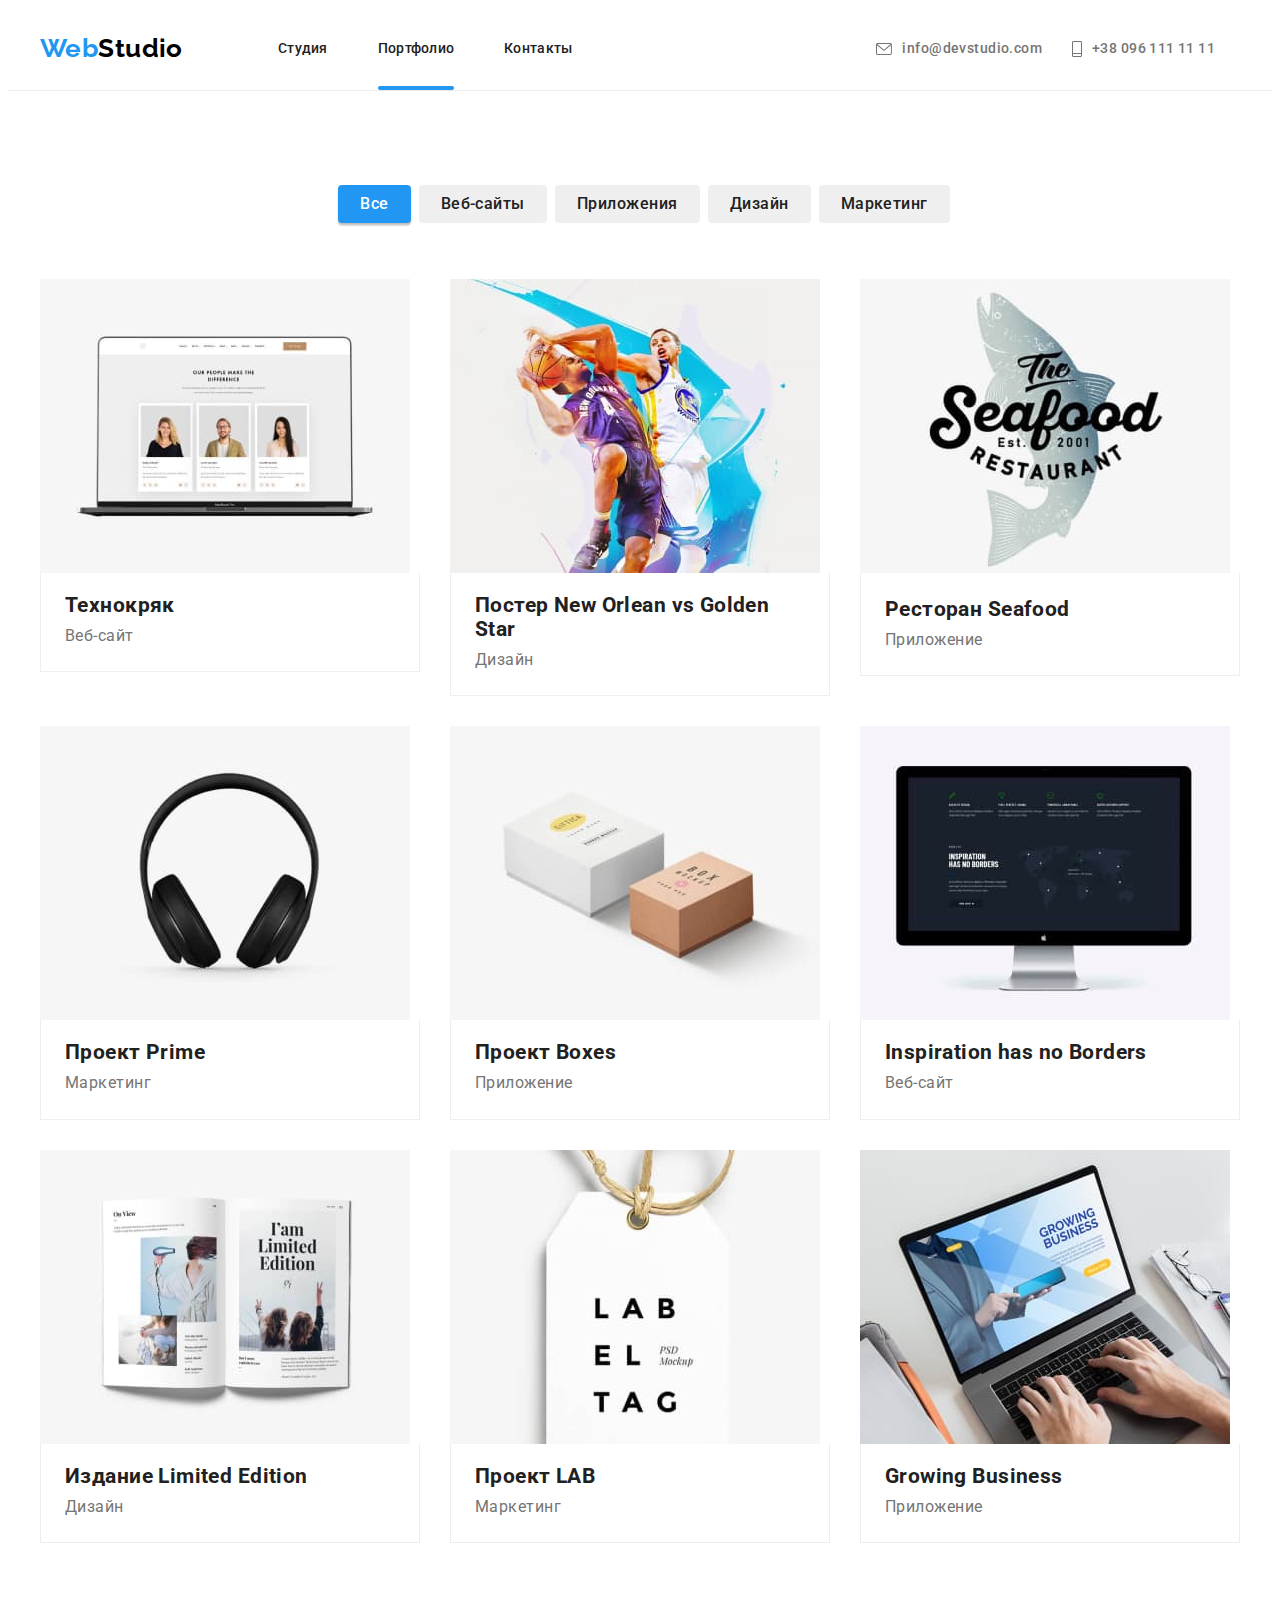
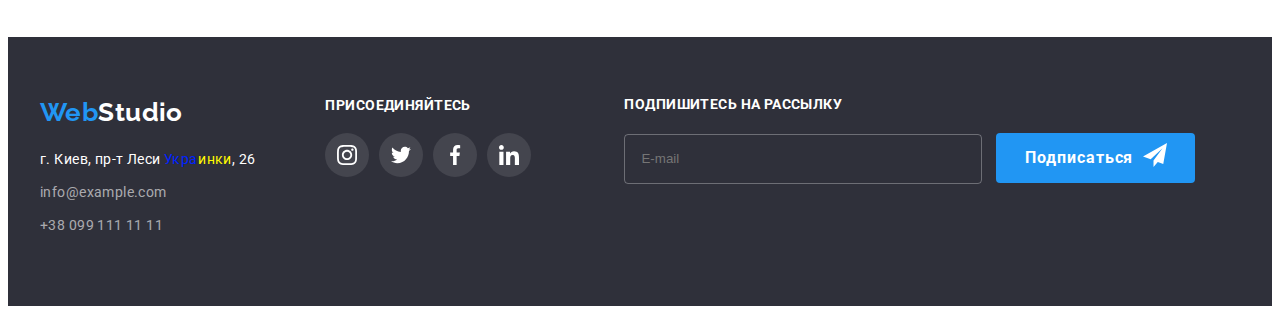
==== portfolio.html @ 6067c749 "HW7 rev1" ====
<!DOCTYPE html>
<html lang="ru">

<head>
  <meta charset="UTF-8" />
  <meta
    http-equiv="X-UA-Compatible"
    content="IE=edge"
  />
  <meta
    name="viewport"
    content="width=device-width, initial-scale=1.0"
  />
  <title>Document</title>
  <link
    rel="stylesheet"
    href="https://cdnjs.cloudflare.com/ajax/libs/modern-normalize/1.1.0/modern-normalize.min.css"
    integrity="sha512-wpPYUAdjBVSE4KJnH1VR1HeZfpl1ub8YT/NKx4PuQ5NmX2tKuGu6U/JRp5y+Y8XG2tV+wKQpNHVUX03MfMFn9Q=="
    crossorigin="anonymous"
    referrerpolicy="no-referrer"
  />
  <link
    rel="stylesheet"
    href="./css/styles.css"
  />
  <link
    rel="stylesheet"
    href="./css/main.css"
  />
  <link
    href="https://fonts.googleapis.com/css2?family=Raleway:wght@700&family=Roboto:wght@400;500;700;900&display=swap"
    rel="stylesheet"
  />
</head>

<body>
  <!--Шапка сайта-->
  <header class="header">
    <div class="container">
      <a
        class="logo__header"
        href="./index.html"
      >Web<span class="logo__black">Studio</span></a>
      <nav class="menu-nav">
        <ul class="menu-nav__list list">
          <li class="menu-nav__item">
            <a
              class="menu-nav__link link "
              href="./index.html"
            >Студия</a>
          </li>
          <li class="menu-nav__item current1 ">
            <a
              class="menu-nav__link current link"
              href="./portfolio.html"
            >Портфолио</a>
          </li>
          <li class="menu-nav__item">
            <a
              class="menu-nav__link link"
              href="#masters"
            >Контакты</a>
          </li>
        </ul>
      </nav>
      <div class="header-conect">
        <ul class="contact list">
          <div class="contact__icon">
            <li class="contact__mail">
              <a
                class="contact__contact link"
                href="mailto:info@devstudio.com"
              ><svg
                  class="contact__soc-icon"
                  width="16"
                  height="12"
                >
                  <use href="./img/symbol-defs.svg#icon-envelope-hover"></use>
                </svg>
                info@devstudio.com
              </a>
            </li>
            <li class="contact__tel">
              <a
                class="contact__contact link"
                href="tel:+380961111111"
              >
                <svg
                  class="contact__soc-icon"
                  width="10"
                  height="16"
                >
                  <use href="./img/symbol-defs.svg#icon-Vector-hover"></use>
                </svg>
                +38 096 111 11 11</a>
            </li>
          </div>
        </ul>
      </div>
    </div>
  </header>
  <main class="main">
    <!--Навигатор-->

    <main class="main-nav">
      <section class="nav-sec section">
        <h1 class="visually-hidden">Портфолио</h1>
        <div class="container">
          <ul class="nav link">
            <li class="button-list">
              <button
                class="nav-button activ"
                type="button"
              >Все</button>
            </li>
            <li class="button-list list">
              <button
                class="nav-button"
                type="button"
              >Веб-сайты</button>
            </li>
            <li class="button-list list">
              <button
                class="nav-button"
                type="button"
              >Приложения</button>
            </li>
            <li class="button-list list">
              <button
                class="nav-button"
                type="button"
              >Дизайн</button>
            </li>
            <li class="button-list list">
              <button
                class="nav-button"
                type="button"
              >Маркетинг</button>
            </li>
          </ul>
          <!--Таблица картинок-->
          <ul class="img-link">
            <li class="img-button list">
              <a
                href=""
                class="link border-img"
              >
                <div class="img-cover-wrap">
                  <img
                    src="img/button1.jpg"
                    alt="button1"
                    width="370"
                  />
                  <p class="img-cover-text">Ресурс предлагает комплексные предложения с разным уровнем функционала и
                    сервисов. Все это позволит посетителю получить исчерпывающие сведения о компании или частном лице.
                  </p>
                </div>
                <div class="img-h2-p">
                  <h2 class="img-button-h2 link">Технокряк</h2>
                  <p class="img-button-p link">Веб-сайт</p>
                </div>
              </a>
            </li>
            <li class="img-button list">
              <a
                href=""
                class="link border-img"
              >
                <div class="img-cover-wrap">
                  <img
                    src="img/button2.jpg"
                    alt="button2"
                    width="370"
                  />
                  <p class="img-cover-text">Ресурс предлагает комплексные предложения с разным уровнем функционала и
                    сервисов. Все это позволит посетителю получить исчерпывающие сведения о компании или частном лице.
                  </p>
                </div>
                <div class="img-h2-p">
                  <h2 class="img-button-h2 link">Постер New Orlean vs Golden Star</h2>
                  <p class="img-button-p link">Дизайн</p>
                </div>
              </a>
            </li>
            <li class="img-button list">
              <a
                href=""
                class="link border-img"
              >
                <div class="img-cover-wrap">
                  <img
                    src="img/button3.jpg"
                    alt="button3"
                    width="370"
                  />
                  <p class="img-cover-text">Ресурс предлагает комплексные предложения с разным уровнем функционала и
                    сервисов. Все это позволит посетителю получить исчерпывающие сведения о компании или частном лице.
                  </p>
                </div>
                <div class="img-h2-p">
                  <h2 class="img-button-h2 link">
                    <h2 class="img-button-h2 link">Ресторан Seafood</h2>
                    <p class="img-button-p link">Приложение</p>
                </div>
              </a>
            </li>
            <li class="img-button list">
              <a
                href=""
                class="link border-img"
              >
                <div class="img-cover-wrap">
                  <img
                    src="img/button4.jpg"
                    alt="button4"
                    width="370"
                  />
                  <p class="img-cover-text">Ресурс предлагает комплексные предложения с разным уровнем функционала и
                    сервисов. Все это позволит посетителю получить исчерпывающие сведения о компании или частном лице.
                  </p>
                </div>
                <div class="img-h2-p">
                  <h2 class="img-button-h2 link">Проект Prime</h2>
                  <p class="img-button-p link">Маркетинг</p>
                </div>
              </a>
            </li>
            <li class="img-button list">
              <a
                href=""
                class="link border-img"
              >
                <div class="img-cover-wrap">
                  <img
                    src="img/button5.jpg"
                    alt="button5"
                    width="370"
                  />
                  <p class="img-cover-text">Ресурс предлагает комплексные предложения с разным уровнем функционала и
                    сервисов. Все это позволит посетителю получить исчерпывающие сведения о компании или частном лице.
                  </p>
                </div>
                <div class="img-h2-p">
                  <h2 class="img-button-h2 link">Проект Boxes</h2>
                  <p class="img-button-p link">Приложение</p>
                </div>
              </a>
            </li>
            <li class="img-button list">
              <a
                href=""
                class="link border-img"
              >
                <div class="img-cover-wrap">
                  <img
                    src="img/button6.jpg"
                    alt="button6"
                    width="370"
                  />
                  <p class="img-cover-text">Ресурс предлагает комплексные предложения с разным уровнем функционала и
                    сервисов. Все это позволит посетителю получить исчерпывающие сведения о компании или частном лице.
                  </p>
                </div>
                <div class="img-h2-p">
                  <h2 class="img-button-h2 link">Inspiration has no Borders</h2>
                  <p class="img-button-p link">Веб-сайт</p>
                </div>
              </a>
            </li>
            <li class="img-button list">
              <a
                href=""
                class="link border-img"
              >
                <div class="img-cover-wrap">
                  <img
                    src="img/button7.jpg"
                    alt="button7"
                    width="370"
                  />
                  <p class="img-cover-text">Ресурс предлагает комплексные предложения с разным уровнем функционала и
                    сервисов. Все это позволит посетителю получить исчерпывающие сведения о компании или частном лице.
                  </p>
                </div>
                <div class="img-h2-p">
                  <h2 class="img-button-h2 link">Издание Limited Edition</h2>
                  <p class="img-button-p link">Дизайн</p>
                </div>
              </a>
            </li>
            <li class="img-button list">
              <a
                href=""
                class="link border-img"
              >
                <div class="img-cover-wrap">
                  <img
                    src="img/button8.jpg"
                    alt="button8"
                    width="370"
                  />
                  <p class="img-cover-text">Ресурс предлагает комплексные предложения с разным уровнем функционала и
                    сервисов. Все это позволит посетителю получить исчерпывающие сведения о компании или частном лице.
                  </p>
                </div>
                <div class="img-h2-p">
                  <h2 class="img-button-h2 link">Проект LAB</h2>
                  <p class="img-button-p link">Маркетинг</p>
                </div>
              </a>
            </li>
            <li class="img-button list">
              <a
                href=""
                class="link border-img"
              >
                <div class="img-cover-wrap">
                  <img
                    src="img/button9.jpg"
                    alt="button9"
                    width="370"
                  />
                  <p class="img-cover-text">Ресурс предлагает комплексные предложения с разным уровнем функционала и
                    сервисов. Все это позволит посетителю получить исчерпывающие сведения о компании или частном лице.
                  </p>
                </div>
                <div class="img-h2-p">
                  <h2 class="img-button-h2 link">Growing Business</h2>
                  <p class="img-button-p link">Приложение</p>
                </div>
              </a>
            </li>
          </ul>
        </div>
      </section>
      </div>
    </main>
    <!-- --------------------Футер-------------------------- -->
    <footer class="footer">
      <div class="div-2 container">
        <div class="footer-4stroki">
          <div class="logo-mb">
            <a
              class="logo__header"
              href="./index.html"
              target="_blank"
              rel="noopener noreferrer"
            >Web<span class="logo-mb__span-wite">Studio</span></a>
          </div>
          <address>
            <ul class="logo-mb__list list">
              <li>
                <a
                  id="masters"
                  class="logo-mb__adress link"
                  href="https://goo.gl/maps/TmH7AG5k9QuwmomT6/"
                  target="_blank"
                  rel="noopener noreferrer"
                >г. Киев, пр-т Леси <span class="logo-mb__uk">Укра</span> <span class="logo-mb__in">инки</span>,
                  26</a>
              </li>
              <li class="logo-mb__contact1">
                <a
                  class="logo-mb__contact link"
                  href="mailto:info@example.com"
                >info@example.com</a>
              </li>
              <li class="logo-mb__contact1">
                <a
                  class="logo-mb__contact link"
                  href="tel:+380991111111"
                >+38 099 111 11 11</a>
              </li>
            </ul>



          </address>


        </div>
        <!-- Присоединитса -->
        <div class="futer-soc">
          <h3 class="futer-soc-h3">присоединяйтесь</h3>
          <ul class="futer-soc-list list">
            <li class="futer-soc-list__item">
              <a
                href=""
                class="futer-soc-list__link link"
              >
                <svg
                  class="futer-soc-list__icon"
                  width="20"
                  height="20"
                >
                  <use href="./img/symbol-defs.svg#icon-instagram"></use>
                </svg>
              </a>
            </li>
            <li class="futer-soc-list__item">
              <a
                href=""
                class="futer-soc-list__link link"
              >
                <svg
                  class="futer-soc-list__icon"
                  width="20"
                  height="20"
                >
                  <use href="./img/symbol-defs.svg#icon-twitter"></use>
                </svg>
              </a>
            </li>
            <li class="futer-soc-list__item">
              <a
                href=""
                class="futer-soc-list__link link"
              >
                <svg
                  class="futer-soc-list__icon"
                  width="20"
                  height="20"
                >
                  <use href="./img/symbol-defs.svg#icon-facebook"></use>
                </svg>
              </a>
            </li>
            <li class="futer-soc-list__item">
              <a
                href=""
                class="futer-soc-list__link link"
              >
                <svg
                  class="futer-soc-list__icon"
                  width="20"
                  height="20"
                >
                  <use href="./img/symbol-defs.svg#icon-linkedin"></use>
                </svg>
              </a>
            </li>
          </ul>
        </div>
        <!-- Input-Futer -->
        <div class="futer-form">
          <p class="futer-form__title">Подпишитесь на рассылку</p>
          <div class="futer-form__imail"></div>
          <input
            type="text"
            placeholder="E-mail"
            name="user-name"
            class="futer-form__input"
            required
            title="email@email.com"
            id="user-name"
          />
          <button
            class="futer-form__futer"
            type="submit"
          >Подписаться
            <svg
              class="futer-form__icon"
              width="24"
              height="24"
            >
              <use href="./img/symbol-defs.svg#icon-Telega"></use>
            </svg>
          </button>
        </div>
      </div>

      </div>
    </footer>
</body>

</html>
---- css/styles.css ----
/*-------------- Шапка сайта------------*/

/* ---------------Герой------------ */

/*-------------- Приимущества------------*/

/* ------------Чем мы занимаемся------------*/

/* ----------Наша команда---------- */

/* ------------Постоянные клиенты--------------- */

/*--------------Footer------------*/

/* ---------Icon--------- */

/*--------------Портфолио Наввинатор------------*/

/*--------------Таблица картинок------------*/

/* -------Домашка 4 фон-------  */

/*Input-Futer  */
---- css/main.css ----
@charset "UTF-8";
:root {
  --title-text-color: #212121;
  --primeri-text-color: #757575;
  --accent-text-color: #2196f3;
  --primeri-wite-color: #ffffff;
  --secondary-background-color: #f5f4fa;
  --durk-background-color: #2f303a;
  --border-bottom: #ececec;
  --background-color: #188ce8;
  --border: #eeeeee;
  --team-soc-icon: #afb1b8;
  --in: rgb(255, 251, 0);
  --uk: rgb(0, 34, 255);
  --mb: 94px;
  --mb-h2: 50px;
  --height-bt: 38px;
}

/*  box-sizing выравнивает элемент по ширине падинга и бордера */
/* * { 
  box-sizing: border-box;
}*/
/* Закрашуем первого ребёнка */
/* .benefits-item:not(:first-child) {
  background-color: tomato;
} */
/* Закрашиваем каждый второй начиная с первого */
/* .benefits-item:nth-child(2n+1) {
  background-color: tomato;
}  */
p,
h1,
h2,
h3,
h4,
h5,
h6 {
  margin: 0;
}

ul,
ol {
  margin: 0;
  padding-left: 0;
}

body {
  font-size: 14px;
  font-family: 'Roboto', sans-serif;
  letter-spacing: 0.03em;
  color: var(--primeri-text-color);
  background-color: var(--primeri-wite-color);
}

.list,
.link,
.link1 {
  list-style: none;
  text-decoration: none;
  -webkit-transition: color 250ms cubic-bezier(0.4, 0, 0.2, 1), background-color 250ms cubic-bezier(0.4, 0, 0.2, 1);
  transition: color 250ms cubic-bezier(0.4, 0, 0.2, 1), background-color 250ms cubic-bezier(0.4, 0, 0.2, 1);
}

.list:hover, .list:focus,
.link:hover,
.link:focus,
.link1:hover,
.link1:focus {
  color: var(--primeri-text-color);
}

.label-icon-a-link:hover,
.label-icon-a-link:focus {
  list-style: none;
  text-decoration: none;
}

.current:visited {
  color: var(--accent-text-color);
}

.current1 {
  position: relative;
}

.current1::after {
  content: '';
  position: absolute;
  left: 0;
  bottom: -33px;
  display: block;
  width: 100%;
  height: 4px;
  background-color: #2196f3;
  border-radius: 2px;
}

.container {
  width: 1200px;
  padding-left: 15px;
  padding-right: 15px;
  margin: 0 auto;
  /* outline: 1px solid rgb(238, 246, 9); */
}

img {
  display: block;
  max-width: 100%;
}

.section {
  padding-top: 94px;
  padding-bottom: 94px;
}

.header {
  display: -webkit-box;
  display: -ms-flexbox;
  display: flex;
  height: 82px;
  border-bottom: 1px solid var(--border-bottom);
}

.header .container {
  display: -webkit-box;
  display: -ms-flexbox;
  display: flex;
  -webkit-box-align: center;
      -ms-flex-align: center;
          align-items: center;
  margin: 0 auto;
}

/* .header-container{
  display: flex;
  align-items: center;
  margin: 0 auto; 
 }*/
.logo__header {
  display: -webkit-box;
  display: -ms-flexbox;
  display: flex;
  -webkit-box-align: center;
      -ms-flex-align: center;
          align-items: center;
  width: 145px;
  height: 31px;
  font-family: 'Raleway';
  font-weight: 700;
  font-size: 26px;
  line-height: 1.9;
  color: var(--accent-text-color);
  text-decoration: none;
}

.logo__black {
  color: #000000;
}

.logo-mb__span-wite {
  color: #ffffff;
}

.menu-nav {
  padding-left: 93px;
  display: -webkit-box;
  display: -ms-flexbox;
  display: flex;
}

.menu-nav__list {
  display: -webkit-box;
  display: -ms-flexbox;
  display: flex;
  /* flex-wrap: nowrap; */
}

.header-conect {
  /* display: flex; */
  padding-left: 304px;
}

.contact {
  display: -webkit-box;
  display: -ms-flexbox;
  display: flex;
  -webkit-box-align: center;
      -ms-flex-align: center;
          align-items: center;
}

.menu-nav__item:not(:last-child) {
  margin-right: 50px;
}

.menu-nav__link {
  font-weight: 500;
  font-size: 14px;
  line-height: 1.14;
  letter-spacing: 0.02em;
  color: var(--title-text-color);
}

.contact__mail {
  padding-right: 30px;
  -ms-flex-negative: 0;
      flex-shrink: 0;
}

.contact__tel {
  -ms-flex-negative: 0;
      flex-shrink: 0;
}

.contact__soc-icon:hover .contact__contact,
.contact__soc-icon:focus .contact__contact {
  fill: var(--accent-text-color);
}

.link {
  display: block;
}

.link:hover, .link:focus {
  color: var(--accent-text-color);
}

.contact__icon {
  display: -webkit-box;
  display: -ms-flexbox;
  display: flex;
  -webkit-box-sizing: border-box;
          box-sizing: border-box;
  -webkit-box-align: center;
      -ms-flex-align: center;
          align-items: center;
}

.contact__contact {
  font-weight: 500;
  font-size: 14px;
  line-height: 1.14;
  color: var(--primeri-text-color);
  display: -webkit-box;
  display: -ms-flexbox;
  display: flex;
  -webkit-box-align: center;
      -ms-flex-align: center;
          align-items: center;
}

.contact__soc-icon {
  fill: currentColor;
  margin-right: 10px;
}

.hero {
  max-width: 1600px;
  /* background-color: var(--durk-background-color); */
  background-image: -webkit-gradient(linear, left top, left bottom, from(rgba(47, 48, 58, 0.4)), to(rgba(47, 48, 58, 0.4))), url(../img/hero.jpg);
  background-image: linear-gradient(rgba(47, 48, 58, 0.4), rgba(47, 48, 58, 0.4)), url(../img/hero.jpg);
  background-repeat: no-repeat;
  background-position: center;
  background-size: cover;
  -webkit-box-sizing: border-box;
          box-sizing: border-box;
  padding-top: 200px;
  padding-bottom: 200px;
  padding-left: 15px;
  padding-right: 15px;
  margin: 0 auto;
}

.hero-title {
  font-weight: 900;
  font-size: 44px;
  line-height: 1.3;
  text-align: center;
  letter-spacing: 0.06em;
  text-transform: uppercase;
  color: var(--primeri-wite-color);
  margin-bottom: 30px;
  /* max-width:  696px; */
}

/* .button-box {
  width: 200px;
  height: 50px;
} */
.hero-button {
  font-family: 'Roboto', sans-serif;
  font-weight: 700;
  font-size: 16px;
  width: 200px;
  height: 50px;
  line-height: 1.88;
  display: -webkit-box;
  display: -ms-flexbox;
  display: flex;
  -webkit-box-pack: center;
      -ms-flex-pack: center;
          justify-content: center;
  -webkit-box-align: center;
      -ms-flex-align: center;
          align-items: center;
  text-align: center;
  letter-spacing: 0.06em;
  color: var(--primeri-wite-color);
  background-color: var(--accent-text-color);
  cursor: pointer;
  margin: 0 auto;
  border: 0px;
  border-radius: 4px;
  -webkit-transition: color 250ms cubic-bezier(0.4, 0, 0.2, 1), background-color 250ms cubic-bezier(0.4, 0, 0.2, 1);
  transition: color 250ms cubic-bezier(0.4, 0, 0.2, 1), background-color 250ms cubic-bezier(0.4, 0, 0.2, 1);
}

.hero-button:hover, .hero-button:focus {
  -webkit-box-shadow: 0px 4px 4px rgba(0, 0, 0, 0.15);
          box-shadow: 0px 4px 4px rgba(0, 0, 0, 0.15);
  background-color: var(--background-color);
}

.benefits-soc {
  height: 120px;
  background: #f5f4fa;
  display: -webkit-box;
  display: -ms-flexbox;
  display: flex;
  -webkit-box-pack: center;
      -ms-flex-pack: center;
          justify-content: center;
  -webkit-box-align: center;
      -ms-flex-align: center;
          align-items: center;
  margin-bottom: 30px;
}

.benefits-list {
  display: -webkit-box;
  display: -ms-flexbox;
  display: flex;
  -webkit-box-pack: center;
      -ms-flex-pack: center;
          justify-content: center;
  margin-left: -30px;
  /* перекидует список в столбик если не влазит */
  /* flex-wrap: wrap; */
  /* елемент заполняет всё пустое пространство */
  /* flex-grow: 1; */
  /* запрещает сжиматса елементу */
  /* flex-shrink:0 ; */
  /* меняет место елементо в право, у кого больше число тот правее */
  /* order: 1; */
}

.benefits-item {
  -ms-flex-preferred-size: calc(100% / 4 - 30px);
      flex-basis: calc(100% / 4 - 30px);
  width: calc((100% - 90px) / 4);
  margin-left: 30px;
}

.visually-hidden {
  position: absolute;
  white-space: nowrap;
  width: 1px;
  height: 1px;
  overflow: hidden;
  border: 0;
  padding: 0;
  clip: rect(0 0 0 0);
  -webkit-clip-path: inset(50%);
          clip-path: inset(50%);
  margin: -1px;
}

.benefits-h3 {
  font-weight: 700;
  font-size: 14px;
  line-height: 1.14;
  letter-spacing: 0.03em;
  text-transform: uppercase;
  color: var(--title-text-color);
  margin-bottom: 10px;
}

.benefits-p {
  font-size: 14px;
  line-height: 1.71;
  letter-spacing: 0.03em;
  color: var(--primeri-text-color);
  max-width: 270px;
}

.title {
  font-weight: 700;
  font-size: 36px;
  line-height: 1.17;
  text-align: center;
  letter-spacing: 0.03em;
  color: var(--title-text-color);
  margin: 0;
  margin-bottom: 50px;
}

.occupation-list {
  display: -webkit-box;
  display: -ms-flexbox;
  display: flex;
  -webkit-box-pack: center;
      -ms-flex-pack: center;
          justify-content: center;
  margin-left: -30px;
}

.team-h3 {
  font-weight: 500;
  font-size: 16px;
  line-height: 1.19;
  text-align: center;
  letter-spacing: 0.03em;
  color: var(--title-text-color);
  margin-bottom: 10px;
}

.occupation {
  padding-top: 0;
}

.occupation-item {
  position: relative;
  -ms-flex-preferred-size: calc(100% / 3 - 30px);
      flex-basis: calc(100% / 3 - 30px);
  width: calc((100% - 90px) / 3);
  margin-left: 30px;
  background: var(--primeri-wite-color);
}

.occupation-p {
  font-family: 'Roboto';
  font-style: normal;
  font-weight: 700;
  font-size: 14px;
  line-height: 1.14px;
  text-align: center;
  letter-spacing: 0.03em;
  text-transform: uppercase;
  background: rgba(47, 48, 58, 0.8);
  color: var(--primeri-wite-color);
  display: -webkit-box;
  display: -ms-flexbox;
  display: flex;
  -webkit-box-align: center;
      -ms-flex-align: center;
          align-items: center;
  -webkit-box-pack: center;
      -ms-flex-pack: center;
          justify-content: center;
  position: absolute;
  width: 100%;
  height: 70px;
  bottom: 0;
}

.team {
  margin-bottom: 94px;
  background: var(--secondary-background-color);
}

.team-list {
  display: -webkit-box;
  display: -ms-flexbox;
  display: flex;
  -webkit-box-pack: center;
      -ms-flex-pack: center;
          justify-content: center;
  margin-left: -30px;
}

.team-item {
  -ms-flex-preferred-size: calc(100% / 4 - 30px);
      flex-basis: calc(100% / 4 - 30px);
  width: calc((100% - 90px) / 4);
  margin-left: 30px;
  background: var(--primeri-wite-color);
  -webkit-box-shadow: 0px 1px 3px rgba(0, 0, 0, 0.12), 0px 1px 1px rgba(0, 0, 0, 0.14), 0px 2px 1px rgba(0, 0, 0, 0.2);
          box-shadow: 0px 1px 3px rgba(0, 0, 0, 0.12), 0px 1px 1px rgba(0, 0, 0, 0.14), 0px 2px 1px rgba(0, 0, 0, 0.2);
  border-radius: 0px 0px 4px 4px;
}

.team-h3-p {
  padding: 30px 0px;
}

.team-h3 {
  font-weight: 500;
  font-size: 16px;
  line-height: 1.19;
  text-align: center;
  letter-spacing: 0.03em;
  color: var(--title-text-color);
}

.team-p {
  font-family: 'Roboto';
  font-style: normal;
  font-weight: 400;
  font-size: 16px;
  line-height: 1.19;
  text-align: center;
  letter-spacing: 0.03em;
  color: var(--primeri-text-color);
  margin: 0 0 16px 0;
}

.team-soc-list {
  display: -webkit-box;
  display: -ms-flexbox;
  display: flex;
  -webkit-box-pack: center;
      -ms-flex-pack: center;
          justify-content: center;
}

.team-soc-item + .team-soc-item {
  margin-left: 10px;
}

.team-soc-link {
  width: 44px;
  height: 44px;
  /* background-color: tomato; */
  border-radius: 50%;
  display: -webkit-box;
  display: -ms-flexbox;
  display: flex;
  -webkit-box-align: center;
      -ms-flex-align: center;
          align-items: center;
  -webkit-box-pack: center;
      -ms-flex-pack: center;
          justify-content: center;
  fill: var(--team-soc-icon);
  -webkit-transition: color 250ms cubic-bezier(0.4, 0, 0.2, 1), fill 250ms cubic-bezier(0.4, 0, 0.2, 1), background-color 250ms cubic-bezier(0.4, 0, 0.2, 1);
  transition: color 250ms cubic-bezier(0.4, 0, 0.2, 1), fill 250ms cubic-bezier(0.4, 0, 0.2, 1), background-color 250ms cubic-bezier(0.4, 0, 0.2, 1);
}

.team-soc-link:hover, .team-soc-link:focus {
  background-color: var(--accent-text-color);
  fill: var(--primeri-wite-color);
}

/* .team-soc-icon {
  transition: fill 5250ms cubic-bezier(0.4, 0, 0.2, 1),
    background-color 5250ms cubic-bezier(0.4, 0, 0.2, 1);
} */
/* .team-soc-link:hover{
  background-color:  var(--accent-text-color);
  } */
/* .team-soc-item:hover .team-soc-icon{
fill:var(--primeri-wite-color);
} */
.clients-container {
  margin-bottom: 101px;
}

/* .clients-soc-h3 {
  font-family: 'Roboto';
  font-style: normal;
  font-weight: 700;
  font-size: 36px;
  line-height: 42px;
  text-align: center;
  letter-spacing: 0.03em;
  text-transform: uppercase;
  margin-bottom: 50px;
  color: var(--title-text-color);
} */
.clients-soc-list {
  display: -webkit-box;
  display: -ms-flexbox;
  display: flex;
}

.a-soc-link {
  width: 170px;
  height: 92px;
  border: 1px solid #afb1b8;
  -webkit-box-sizing: border-box;
          box-sizing: border-box;
  border-radius: 4px;
  display: -webkit-box;
  display: -ms-flexbox;
  display: flex;
  -webkit-box-pack: center;
      -ms-flex-pack: center;
          justify-content: center;
  -webkit-box-align: center;
      -ms-flex-align: center;
          align-items: center;
  fill: var(--team-soc-icon);
  -webkit-transition: color 250ms cubic-bezier(0.4, 0, 0.2, 1), fill 250ms cubic-bezier(0.4, 0, 0.2, 1), border 250ms cubic-bezier(0.4, 0, 0.2, 1);
  transition: color 250ms cubic-bezier(0.4, 0, 0.2, 1), fill 250ms cubic-bezier(0.4, 0, 0.2, 1), border 250ms cubic-bezier(0.4, 0, 0.2, 1);
}

.a-soc-link:hover, .a-soc-link:focus {
  /* background-color: var(--accent-text-color); */
  fill: var(--accent-text-color);
  border: 1px solid var(--accent-text-color);
}

/* .team-soc-icon{
  fill: var(--team-soc-icon);
} */
.clients-soc-item + .clients-soc-item {
  margin-left: 30px;
}

/* отступ всем кроме первого  */
.footer {
  background-color: var(--durk-background-color);
  margin: 0 auto;
  padding-top: 60px;
  padding-bottom: 60px;
}

.div-2 {
  display: -webkit-box;
  display: -ms-flexbox;
  display: flex;
}

.logo-mb {
  margin-bottom: 20px;
}

.logo-mb__adress {
  display: block;
  font-family: 'Roboto';
  font-style: normal;
  font-size: 14px;
  line-height: 1.7;
  letter-spacing: 0.03em;
  color: var(--primeri-wite-color);
  margin-bottom: 9px;
}

.footer-mb {
  margin-bottom: 30px;
}

.logo-mb__contact {
  font-family: 'Roboto';
  font-style: normal;
  font-size: 14px;
  line-height: 1.7;
  letter-spacing: 0.03em;
  color: rgba(255, 255, 255, 0.6);
}

.logo-mb__contact1 {
  margin-bottom: 9px;
}

.logo-mb__uk {
  color: var(--uk);
}

.logo-mb__in {
  color: var(--in);
  margin-left: -3px;
}

.futer-soc {
  padding-left: 70px;
}

.futer-soc-h3 {
  font-family: 'Roboto';
  font-style: normal;
  font-weight: 700;
  font-size: 14px;
  line-height: 16px;
  letter-spacing: 0.03em;
  text-transform: uppercase;
  margin-bottom: 20px;
  color: var(--primeri-wite-color);
}

.futer-soc-list {
  display: -webkit-box;
  display: -ms-flexbox;
  display: flex;
  -webkit-box-pack: start;
      -ms-flex-pack: start;
          justify-content: flex-start;
}

.futer-soc-list__item + .futer-soc-list__item {
  margin-left: 10px;
}

.futer-soc-list__link {
  width: 44px;
  height: 44px;
  background-color: 0px 4px 4px 0px #00000040;
  /* box-shadow: 0px 4px 4px 0px #00000040; */
  border-radius: 50%;
  display: -webkit-box;
  display: -ms-flexbox;
  display: flex;
  -webkit-box-align: center;
      -ms-flex-align: center;
          align-items: center;
  -webkit-box-pack: center;
      -ms-flex-pack: center;
          justify-content: center;
  fill: var(--primeri-wite-color);
  -webkit-transition: color 250ms cubic-bezier(0.4, 0, 0.2, 1), background-color 250ms cubic-bezier(0.4, 0, 0.2, 1);
  transition: color 250ms cubic-bezier(0.4, 0, 0.2, 1), background-color 250ms cubic-bezier(0.4, 0, 0.2, 1);
  background: rgba(255, 255, 255, 0.1);
}

.futer-soc-list__link:hover, .futer-soc-list__link:focus {
  background-color: var(--accent-text-color);
  fill: var(--primeri-wite-color);
}

/* .team-soc-icon{
  fill: var(--team-soc-icon);
} */
.futer-form__title {
  margin-bottom: 20px;
  font-family: 'Roboto';
  font-style: normal;
  font-weight: 700;
  font-size: 14px;
  line-height: 1.14;
  letter-spacing: 0.03em;
  text-transform: uppercase;
  color: var(--primeri-wite-color);
}

.futer-form__input {
  width: 358px;
  height: 50px;
  border: 1px solid rgba(255, 255, 255, 0.3);
  -webkit-box-sizing: border-box;
          box-sizing: border-box;
  border-radius: 4px;
  background-color: transparent;
  /*  Прозрачный фон */
  padding-left: 16px;
  margin-right: 10px;
  color: var(--team-soc-icon);
}

.futer-form {
  padding-left: 93px;
}

.futer-form__futer {
  position: relative;
  cursor: pointer;
  background: var(--accent-text-color);
  border-radius: 4px;
  padding: 10px 62px 10px 29px;
  border: 0px;
  margin: 0 auto;
  font-family: 'Roboto';
  font-style: normal;
  font-weight: 700;
  font-size: 16px;
  line-height: 1.9;
  letter-spacing: 0.06em;
  color: #ffffff;
  -webkit-transition: color 250ms cubic-bezier(0.4, 0, 0.2, 1), background-color 250ms cubic-bezier(0.4, 0, 0.2, 1);
  transition: color 250ms cubic-bezier(0.4, 0, 0.2, 1), background-color 250ms cubic-bezier(0.4, 0, 0.2, 1);
}

.futer-form__icon {
  position: absolute;
  right: 28px;
  fill: var(--primeri-wite-color);
}

.futer-form__futer {
  position: relative;
  cursor: pointer;
  background: var(--accent-text-color);
  border-radius: 4px;
  padding: 10px 62px 10px 29px;
  border: 0px;
  margin: 0 auto;
  font-family: 'Roboto';
  font-style: normal;
  font-weight: 700;
  font-size: 16px;
  line-height: 1.9;
  letter-spacing: 0.06em;
  color: #ffffff;
  -webkit-transition: color 250ms cubic-bezier(0.4, 0, 0.2, 1), background-color 250ms cubic-bezier(0.4, 0, 0.2, 1);
  transition: color 250ms cubic-bezier(0.4, 0, 0.2, 1), background-color 250ms cubic-bezier(0.4, 0, 0.2, 1);
}

.futer-form__futer:focus, .futer-form__futer:hover {
  background: var(--background-color);
  -webkit-box-shadow: 0px 4px 4px rgba(0, 0, 0, 0.15);
          box-shadow: 0px 4px 4px rgba(0, 0, 0, 0.15);
  border-radius: 4px;
}

.nav-button {
  font-family: 'Roboto';
  font-style: normal;
  font-weight: 500;
  font-size: 16px;
  line-height: 1.62;
  letter-spacing: 0.03em;
  color: var(--title-text-color);
  cursor: pointer;
  padding: 6px 22px;
  border: 0px;
  border-radius: 4px;
  -webkit-transition: color 250ms cubic-bezier(0.4, 0, 0.2, 1), background-color 250ms cubic-bezier(0.4, 0, 0.2, 1), -webkit-box-shadow 250ms cubic-bezier(0.4, 0, 0.2, 1);
  transition: color 250ms cubic-bezier(0.4, 0, 0.2, 1), background-color 250ms cubic-bezier(0.4, 0, 0.2, 1), -webkit-box-shadow 250ms cubic-bezier(0.4, 0, 0.2, 1);
  transition: color 250ms cubic-bezier(0.4, 0, 0.2, 1), background-color 250ms cubic-bezier(0.4, 0, 0.2, 1), box-shadow 250ms cubic-bezier(0.4, 0, 0.2, 1);
  transition: color 250ms cubic-bezier(0.4, 0, 0.2, 1), background-color 250ms cubic-bezier(0.4, 0, 0.2, 1), box-shadow 250ms cubic-bezier(0.4, 0, 0.2, 1), -webkit-box-shadow 250ms cubic-bezier(0.4, 0, 0.2, 1);
}

.nav-button:hover {
  color: var(--primeri-wite-color);
  background-color: var(--accent-text-color);
  -webkit-box-shadow: 0px 3px 1px rgba(0, 0, 0, 0.1), 0px 1px 2px rgba(0, 0, 0, 0.08), 0px 2px 2px rgba(0, 0, 0, 0.12);
          box-shadow: 0px 3px 1px rgba(0, 0, 0, 0.1), 0px 1px 2px rgba(0, 0, 0, 0.08), 0px 2px 2px rgba(0, 0, 0, 0.12);
  border: 0px;
}

.nav {
  margin-bottom: 56px;
  display: -webkit-box;
  display: -ms-flexbox;
  display: flex;
  -webkit-box-pack: center;
      -ms-flex-pack: center;
          justify-content: center;
}

.activ {
  color: var(--primeri-wite-color);
  background-color: var(--accent-text-color);
  -webkit-box-shadow: 0px 3px 1px rgba(0, 0, 0, 0.1), 0px 1px 2px rgba(0, 0, 0, 0.08), 0px 2px 2px rgba(0, 0, 0, 0.12);
          box-shadow: 0px 3px 1px rgba(0, 0, 0, 0.1), 0px 1px 2px rgba(0, 0, 0, 0.08), 0px 2px 2px rgba(0, 0, 0, 0.12);
  border: 0px;
}

/* .bt2 {
  width: 128px;
height:var(--height-bt);
}
.bt3 {
  width: 145px;
height:var(--height-bt);
}
.bt4{
  width: 103px;
height:var(--height-bt);
}
.bt5{
  width: 130px;
height:var(--height-bt);
} */
.button-list {
  margin-left: 8px;
}

/* .nav-button{
  margin-left: 8px;
 margin-bottom: 56px;
} */
.img-link {
  display: -webkit-box;
  display: -ms-flexbox;
  display: flex;
  -ms-flex-wrap: wrap;
      flex-wrap: wrap;
  margin-left: -30px;
  margin-bottom: -30px;
}

.img-button {
  -ms-flex-preferred-size: calc(100% / 3 - 30px);
      flex-basis: calc(100% / 3 - 30px);
  width: calc((100% - 90px) / 3);
  margin-left: 30px;
  margin-bottom: 30px;
}

.img-button:hover .img-cover-text {
  -webkit-transform: translateY(0%);
          transform: translateY(0%);
}

.img-cover-wrap {
  position: relative;
  overflow: hidden;
}

.img-cover-text {
  height: 100%;
  position: absolute;
  font-family: 'Roboto';
  font-style: normal;
  font-weight: 400;
  font-size: 18px;
  line-height: 1.6;
  letter-spacing: 0.03em;
  color: var(--primeri-wite-color);
  padding: 63px 24px;
  top: 0;
  left: 0;
  background: rgba(33, 150, 243, 0.9);
  -webkit-transform: translateY(100%);
          transform: translateY(100%);
  -webkit-transition: -webkit-transform 250ms;
  transition: -webkit-transform 250ms;
  transition: transform 250ms;
  transition: transform 250ms, -webkit-transform 250ms;
}

/* .img-button:hover,
.img-button:focus {
  box-shadow: 0px 1px 1px rgba(0, 0, 0, 0.12), 0px 4px 4px rgba(0, 0, 0, 0.06),
    1px 4px 6px rgba(0, 0, 0, 0.16);
} */
.img-h2-p {
  padding: 20px 24px;
  border-left: 1px solid var(--border);
  border-bottom: 1px solid var(--border);
  border-right: 1px solid var(--border);
}

.img-button-h2 {
  color: var(--title-text-color);
  margin-bottom: 4px;
}

/* .img-button {
  height: 404px;
  left: 215px;
  top: 262px;
} */
.border-img {
  display: block;
  background: var(--primeri-wite-color);
  -webkit-transition: -webkit-box-shadow 250ms cubic-bezier(0.4, 0, 0.2, 1);
  transition: -webkit-box-shadow 250ms cubic-bezier(0.4, 0, 0.2, 1);
  transition: box-shadow 250ms cubic-bezier(0.4, 0, 0.2, 1);
  transition: box-shadow 250ms cubic-bezier(0.4, 0, 0.2, 1), -webkit-box-shadow 250ms cubic-bezier(0.4, 0, 0.2, 1);
  /* width: 370px; */
  /* box-sizing: border-box; */
}

.border-img:hover, .border-img:focus {
  -webkit-box-shadow: 0px 1px 1px rgba(0, 0, 0, 0.12), 0px 4px 4px rgba(0, 0, 0, 0.06), 1px 4px 6px rgba(0, 0, 0, 0.16);
          box-shadow: 0px 1px 1px rgba(0, 0, 0, 0.12), 0px 4px 4px rgba(0, 0, 0, 0.06), 1px 4px 6px rgba(0, 0, 0, 0.16);
}

.img-button-p {
  font-size: 16px;
  line-height: 1.9;
  letter-spacing: 0.03em;
  color: var(--primeri-text-color);
  text-decoration: none;
}

/* .bg {
   width: 800;
   height: 400px;
   margin: 0 auto;
   padding: 20px;
   border: 10px dashed rgba(0, 0, 0, 0.5);
   color: green;
   background-repeat: no-repeat;
   background-image: url(../img/box1.jpg) ;
   background-position: center;
   /* расширяет изображение пока не упрётса одной из сторон */
/* background-size: contain; */
/* по умолчанию, оригенальный размер*/
/* background-size:auto ;  */
/* увеличивае изображение пока полностью не заполнит полностью окно */
/* background-size: cover ; */
/* } */
/* -------Градиент-------- */
.cont {
  width: 800px;
  margin: 0 auto;
}

.linear,
.radial {
  height: 200px;
}

/* .linear{
   background-image:  linear-gradient(
    to left,
    blue 0 30%,
    yellow 70% 100%);
  } */
/* .radial{
  background-image: radial-gradient(
    at top,
    blue 0 30%,
    yellow 70% 100% );
 } */
/* картинка с прозрачным фоном */
/* .linear {
   background-image: linear-gradient(
    rgba(47, 48, 58, 0.4),
    rgba(47, 48, 58, 0.4)
   ),
   url(../img/box1.jpg);
    background-position: center;
    background-repeat: no-repeat;
    background-size: cover ;
 } */
.backdrop {
  position: fixed;
  top: 0;
  width: 100%;
  height: 100%;
  background-color: #00000033;
  -webkit-transition: opacity 250ms, visibility 250ms cubic-bezier(0.4, 0, 0.2, 1);
  transition: opacity 250ms, visibility 250ms cubic-bezier(0.4, 0, 0.2, 1);
}

.backdrop.is-hidden .modal {
  -webkit-transform: rotate(0) scale(1);
          transform: rotate(0) scale(1);
}

.modal {
  position: absolute;
  top: 50%;
  left: 50%;
  -webkit-transform: translate(-50%, -50%);
          transform: translate(-50%, -50%);
  width: 528px;
  /* height: 581px; */
  background: #ffffff;
  -webkit-box-shadow: 0px 1px 3px rgba(0, 0, 0, 0.12), 0px 1px 1px rgba(0, 0, 0, 0.14), 0px 2px 1px rgba(0, 0, 0, 0.2);
          box-shadow: 0px 1px 3px rgba(0, 0, 0, 0.12), 0px 1px 1px rgba(0, 0, 0, 0.14), 0px 2px 1px rgba(0, 0, 0, 0.2);
  border-radius: 4px;
  -webkit-transition: -webkit-transform 500ms;
  transition: -webkit-transform 500ms;
  transition: transform 500ms;
  transition: transform 500ms, -webkit-transform 500ms;
  padding: 0px 40px 40px 40px;
}

.modal-icon-bt {
  display: -webkit-box;
  display: -ms-flexbox;
  display: flex;
  -webkit-box-align: center;
      -ms-flex-align: center;
          align-items: center;
  -webkit-box-pack: center;
      -ms-flex-pack: center;
          justify-content: center;
  position: absolute;
  top: 8px;
  right: 8px;
  width: 30px;
  height: 30px;
  /* left: 1026px;
  top: 229px; */
  border: 1px solid #0000001a;
  border-radius: 50%;
  cursor: pointer;
  background: none;
}

.modal-icon-bt:focus, .modal-icon-bt:hover {
  fill: var(--accent-text-color);
}

.is-hidden {
  opacity: 0;
  pointer-events: none;
  visibility: hidden;
}

.modal-title {
  width: 448px;
  height: 23px;
  font-family: 'Roboto';
  font-style: normal;
  font-weight: 700;
  font-size: 20px;
  line-height: 23px;
  text-align: center;
  letter-spacing: 0.03em;
  color: #212121;
  margin-bottom: 12px;
  margin-top: 40px;
}

.modal-input {
  width: 100%;
  height: 40px;
  border: 1px solid rgba(33, 33, 33, 0.2);
  -webkit-box-sizing: border-box;
          box-sizing: border-box;
  border-radius: 4px;
  background-color: transparent;
  /*Прозрачный фон*/
  padding-left: 32px;
  outline: none;
  -webkit-transition: border-color 250ms cubic-bezier(0.4, 0, 0.2, 1);
  transition: border-color 250ms cubic-bezier(0.4, 0, 0.2, 1);
  /* background-color 250ms cubic-bezier(0.4, 0, 0.2, 1);
  background: rgba(255, 255, 255, 0.1); */
}

.modal-input::-webkit-input-placeholder {
  color: #757575;
}

.modal-input:-ms-input-placeholder {
  color: #757575;
}

.modal-input::-ms-input-placeholder {
  color: #757575;
}

.modal-input::placeholder {
  color: #757575;
}

.modal-input:focus {
  border-color: var(--accent-text-color);
}

.input-wrap {
  position: relative;
}

.text-icon {
  position: absolute;
  left: 12px;
  top: 50%;
  -webkit-transform: translateY(-50%);
          transform: translateY(-50%);
}

.modal-input:focus + .text-icon {
  fill: var(--accent-text-color);
}

.modal-check-text span:focus {
  border-color: var(--accent-text-color);
}

.modal-text {
  margin-bottom: 20px;
  width: 100%;
  height: 120px;
  border: 1px solid rgba(33, 33, 33, 0.2);
  -webkit-box-sizing: border-box;
          box-sizing: border-box;
  border-radius: 4px;
  background-color: transparent;
  /*Прозрачный фон*/
  padding: 12px 16px;
  resize: none;
  outline: none;
  -webkit-transition: border-color 250ms cubic-bezier(0.4, 0, 0.2, 1);
  transition: border-color 250ms cubic-bezier(0.4, 0, 0.2, 1);
}

.form-field {
  margin-bottom: 10px;
}

.modal-check-text {
  margin-bottom: 30px;
  font-size: 14px;
  color: var(--primeri-text-color);
  display: -webkit-box;
  display: -ms-flexbox;
  display: flex;
  -webkit-box-align: center;
      -ms-flex-align: center;
          align-items: center;
  cursor: pointer;
}

/* стилизация галки без сплайта */
/* .modal-check-text::before {
  content: '';
  width: 16px;
  height: 15px;
  border: 1px solid #212121;
  border-radius: 2px;
  display: block;
} */
/* .modal-check:checked + .modal-check-text::before {
  background-color: var(--accent-text-color);
  background-image: url(../img/galka.svg);
  background-repeat: no-repeat;
  background-position: center;
  background-size: contain;
  border: transparent;
} */
.modal-check-text span {
  width: 16px;
  height: 15px;
  border: 2px solid #212121;
  border-radius: 2px;
  display: -webkit-box;
  display: -ms-flexbox;
  display: flex;
  -webkit-box-pack: center;
      -ms-flex-pack: center;
          justify-content: center;
  -webkit-box-align: center;
      -ms-flex-align: center;
          align-items: center;
}

.check-icon {
  fill: transparent;
}

.modal-check:checked + .modal-check-text span {
  background-color: var(--accent-text-color);
  border: none;
}

.modal-check:focus + .modal-check-text span {
  -webkit-box-shadow: 0px 1px 1px rgba(0, 0, 0, 0.12), 0px 4px 4px rgba(0, 0, 0, 0.06), 1px 4px 6px rgba(0, 0, 0, 0.16);
          box-shadow: 0px 1px 1px rgba(0, 0, 0, 0.12), 0px 4px 4px rgba(0, 0, 0, 0.06), 1px 4px 6px rgba(0, 0, 0, 0.16);
}

.modal-check:checked + .modal-check-text .check-icon {
  fill: var(--primeri-wite-color);
}

.label-icon {
  padding-left: 7px;
}

.label-icon-a {
  padding-left: 2px;
  color: var(--accent-text-color);
  outline: none;
}

.butun-input {
  cursor: pointer;
  background: var(--accent-text-color);
  border-radius: 4px;
  padding: 10px 56px;
  border: 0px;
  margin: 0 auto;
  font-family: 'Roboto';
  font-style: normal;
  font-weight: 700;
  font-size: 16px;
  line-height: 1.88;
  display: -webkit-box;
  display: -ms-flexbox;
  display: flex;
  -webkit-box-align: center;
      -ms-flex-align: center;
          align-items: center;
  text-align: center;
  letter-spacing: 0.06em;
  color: #ffffff;
  -webkit-transition: color 250ms cubic-bezier(0.4, 0, 0.2, 1), background-color 250ms cubic-bezier(0.4, 0, 0.2, 1);
  transition: color 250ms cubic-bezier(0.4, 0, 0.2, 1), background-color 250ms cubic-bezier(0.4, 0, 0.2, 1);
  -webkit-box-shadow: 0px 4px 4px rgba(0, 0, 0, 0.15);
          box-shadow: 0px 4px 4px rgba(0, 0, 0, 0.15);
}

.butun-input:focus, .butun-input:hover {
  background: var(--background-color);
  -webkit-box-shadow: 0px 4px 4px rgba(0, 0, 0, 0.15);
          box-shadow: 0px 4px 4px rgba(0, 0, 0, 0.15);
  border-radius: 4px;
}
/*# sourceMappingURL=main.css.map */
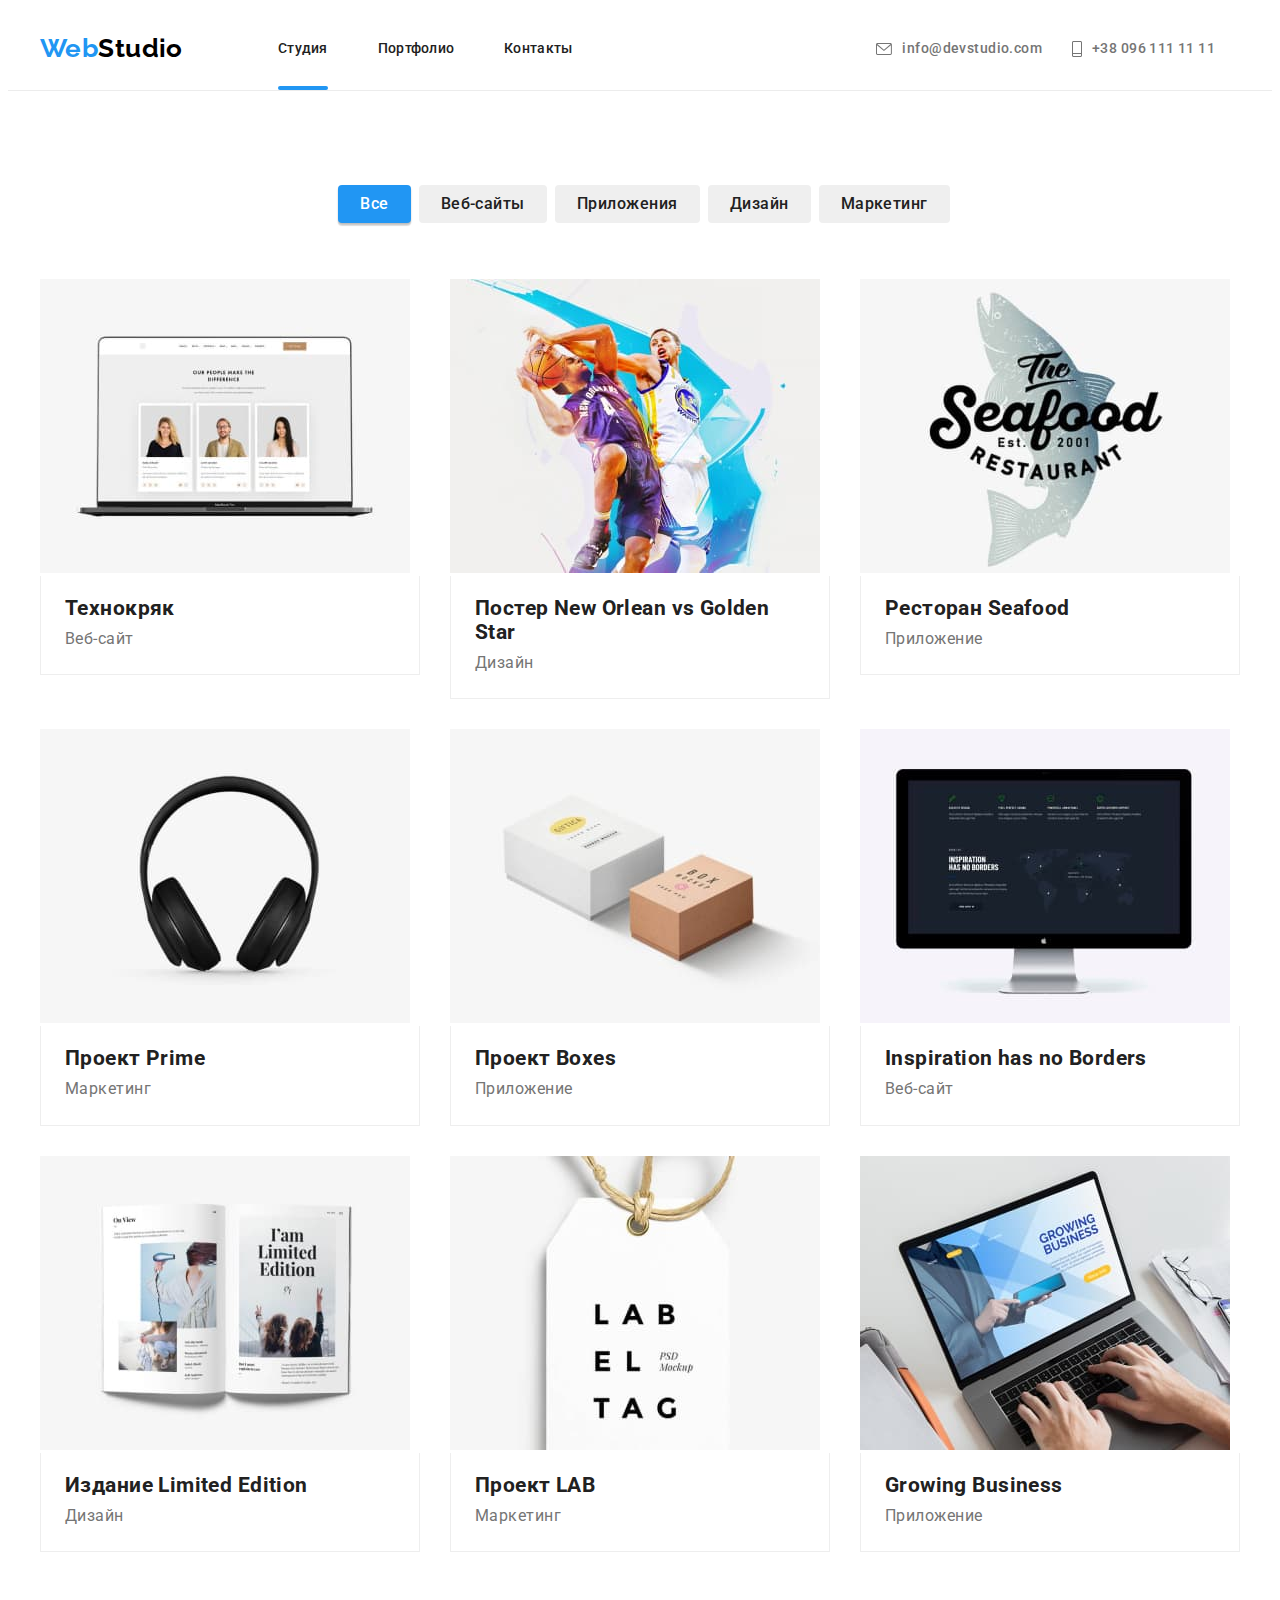
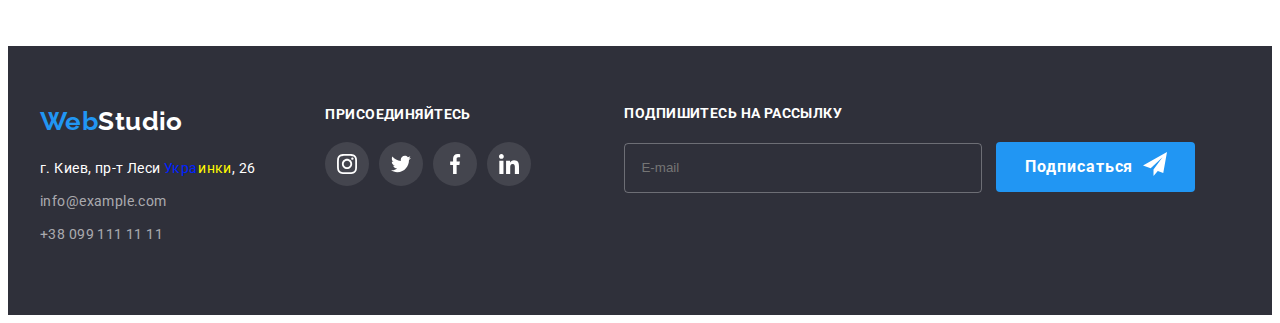
==== commit b4da66a5: "HW7 rev3" ====
--- a/portfolio.html
+++ b/portfolio.html
@@ -38,40 +38,40 @@
   <header class="header">
     <div class="container">
       <a
-        class="logo__header"
+        class="logo"
         href="./index.html"
       >Web<span class="logo__black">Studio</span></a>
-      <nav class="menu-nav">
-        <ul class="menu-nav__list list">
-          <li class="menu-nav__item">
+      <nav class="navigator">
+        <ul class="navigator__list list">
+          <li class="navigator__item current1 ">
             <a
-              class="menu-nav__link link "
+              class="navigator__link link current"
               href="./index.html"
             >Студия</a>
           </li>
-          <li class="menu-nav__item current1 ">
+          <li class="navigator__item">
             <a
-              class="menu-nav__link current link"
+              class="navigator__link link"
               href="./portfolio.html"
             >Портфолио</a>
           </li>
-          <li class="menu-nav__item">
+          <li class="navigator__item">
             <a
-              class="menu-nav__link link"
+              class="navigator__link link"
               href="#masters"
             >Контакты</a>
           </li>
         </ul>
       </nav>
       <div class="header-conect">
-        <ul class="contact list">
-          <div class="contact__icon">
+        <div class="contact__icon">
+          <ul class="contact list">
             <li class="contact__mail">
               <a
                 class="contact__contact link"
                 href="mailto:info@devstudio.com"
               ><svg
-                  class="contact__soc-icon"
+                  class="contact__icon"
                   width="16"
                   height="12"
                 >
@@ -86,7 +86,7 @@
                 href="tel:+380961111111"
               >
                 <svg
-                  class="contact__soc-icon"
+                  class="contact__icon"
                   width="10"
                   height="16"
                 >
@@ -94,12 +94,13 @@
                 </svg>
                 +38 096 111 11 11</a>
             </li>
-          </div>
+        </div>
         </ul>
       </div>
     </div>
   </header>
   <main class="main">
+    <!-- <main class="main"> -->
     <!--Навигатор-->
 
     <main class="main-nav">
@@ -198,9 +199,9 @@
                   </p>
                 </div>
                 <div class="img-h2-p">
-                  <h2 class="img-button-h2 link">
-                    <h2 class="img-button-h2 link">Ресторан Seafood</h2>
-                    <p class="img-button-p link">Приложение</p>
+                  <!-- <h2 class="img-button-h2 link"> -->
+                  <h2 class="img-button-h2 link">Ресторан Seafood</h2>
+                  <p class="img-button-p link">Приложение</p>
                 </div>
               </a>
             </li>
@@ -333,15 +334,15 @@
           </ul>
         </div>
       </section>
-      </div>
+      <!-- </div> -->
     </main>
-    <!-- --------------------Футер-------------------------- -->
+    <!-- Футер -->
     <footer class="footer">
       <div class="div-2 container">
-        <div class="footer-4stroki">
+        <div class="footer-left-list">
           <div class="logo-mb">
             <a
-              class="logo__header"
+              class="logo"
               href="./index.html"
               target="_blank"
               rel="noopener noreferrer"
@@ -372,24 +373,19 @@
                 >+38 099 111 11 11</a>
               </li>
             </ul>
-
-
-
           </address>
-
-
         </div>
         <!-- Присоединитса -->
-        <div class="futer-soc">
-          <h3 class="futer-soc-h3">присоединяйтесь</h3>
-          <ul class="futer-soc-list list">
-            <li class="futer-soc-list__item">
-              <a
-                href=""
-                class="futer-soc-list__link link"
+        <div class="footer-soc">
+          <h3 class="footer-soc-h3">присоединяйтесь</h3>
+          <ul class="social list">
+            <li class="social__item">
+              <a
+                href=""
+                class="social__link link"
               >
                 <svg
-                  class="futer-soc-list__icon"
+                  class="social__icon"
                   width="20"
                   height="20"
                 >
@@ -397,13 +393,13 @@
                 </svg>
               </a>
             </li>
-            <li class="futer-soc-list__item">
-              <a
-                href=""
-                class="futer-soc-list__link link"
+            <li class="social__item">
+              <a
+                href=""
+                class="social__link link"
               >
                 <svg
-                  class="futer-soc-list__icon"
+                  class="social__icon"
                   width="20"
                   height="20"
                 >
@@ -411,13 +407,13 @@
                 </svg>
               </a>
             </li>
-            <li class="futer-soc-list__item">
-              <a
-                href=""
-                class="futer-soc-list__link link"
+            <li class="social__item">
+              <a
+                href=""
+                class="social__link link"
               >
                 <svg
-                  class="futer-soc-list__icon"
+                  class="social__icon"
                   width="20"
                   height="20"
                 >
@@ -425,13 +421,13 @@
                 </svg>
               </a>
             </li>
-            <li class="futer-soc-list__item">
-              <a
-                href=""
-                class="futer-soc-list__link link"
+            <li class="social__item">
+              <a
+                href=""
+                class="social__link link"
               >
                 <svg
-                  class="futer-soc-list__icon"
+                  class="social__icon"
                   width="20"
                   height="20"
                 >
@@ -441,25 +437,25 @@
             </li>
           </ul>
         </div>
-        <!-- Input-Futer -->
-        <div class="futer-form">
-          <p class="futer-form__title">Подпишитесь на рассылку</p>
-          <div class="futer-form__imail"></div>
+        <!-- Input-Footer -->
+        <div class="footer-form">
+          <p class="footer-form__title">Подпишитесь на рассылку</p>
+          <div class="footer-form__imail"></div>
           <input
             type="text"
             placeholder="E-mail"
             name="user-name"
-            class="futer-form__input"
+            class="footer-form__input"
             required
             title="email@email.com"
             id="user-name"
           />
           <button
-            class="futer-form__futer"
+            class="footer-form__footer"
             type="submit"
           >Подписаться
             <svg
-              class="futer-form__icon"
+              class="footer-form__icon"
               width="24"
               height="24"
             >
--- a/css/main.css
+++ b/css/main.css
@@ -15,6 +15,11 @@
   --mb: 94px;
   --mb-h2: 50px;
   --height-bt: 38px;
+}
+
+.section {
+  padding-top: 94px;
+  padding-bottom: 94px;
 }
 
 /*  box-sizing выравнивает элемент по ширине падинга и бордера */
@@ -58,11 +63,14 @@
 .link1 {
   list-style: none;
   text-decoration: none;
-  -webkit-transition: color 250ms cubic-bezier(0.4, 0, 0.2, 1), background-color 250ms cubic-bezier(0.4, 0, 0.2, 1);
-  transition: color 250ms cubic-bezier(0.4, 0, 0.2, 1), background-color 250ms cubic-bezier(0.4, 0, 0.2, 1);
-}
-
-.list:hover, .list:focus,
+  -webkit-transition: color 250ms cubic-bezier(0.4, 0, 0.2, 1),
+    background-color 250ms cubic-bezier(0.4, 0, 0.2, 1);
+  transition: color 250ms cubic-bezier(0.4, 0, 0.2, 1),
+    background-color 250ms cubic-bezier(0.4, 0, 0.2, 1);
+}
+
+.list:hover,
+.list:focus,
 .link:hover,
 .link:focus,
 .link1:hover,
@@ -104,7 +112,7 @@
   /* outline: 1px solid rgb(238, 246, 9); */
 }
 
-img {
+.img {
   display: block;
   max-width: 100%;
 }
@@ -127,8 +135,8 @@
   display: -ms-flexbox;
   display: flex;
   -webkit-box-align: center;
-      -ms-flex-align: center;
-          align-items: center;
+  -ms-flex-align: center;
+  align-items: center;
   margin: 0 auto;
 }
 
@@ -137,13 +145,13 @@
   align-items: center;
   margin: 0 auto; 
  }*/
-.logo__header {
+.logo {
   display: -webkit-box;
   display: -ms-flexbox;
   display: flex;
   -webkit-box-align: center;
-      -ms-flex-align: center;
-          align-items: center;
+  -ms-flex-align: center;
+  align-items: center;
   width: 145px;
   height: 31px;
   font-family: 'Raleway';
@@ -162,14 +170,14 @@
   color: #ffffff;
 }
 
-.menu-nav {
+.navigator {
   padding-left: 93px;
   display: -webkit-box;
   display: -ms-flexbox;
   display: flex;
 }
 
-.menu-nav__list {
+.navigator__list {
   display: -webkit-box;
   display: -ms-flexbox;
   display: flex;
@@ -186,15 +194,15 @@
   display: -ms-flexbox;
   display: flex;
   -webkit-box-align: center;
-      -ms-flex-align: center;
-          align-items: center;
-}
-
-.menu-nav__item:not(:last-child) {
+  -ms-flex-align: center;
+  align-items: center;
+}
+
+.navigator__item:not(:last-child) {
   margin-right: 50px;
 }
 
-.menu-nav__link {
+.navigator__link {
   font-weight: 500;
   font-size: 14px;
   line-height: 1.14;
@@ -205,16 +213,16 @@
 .contact__mail {
   padding-right: 30px;
   -ms-flex-negative: 0;
-      flex-shrink: 0;
+  flex-shrink: 0;
 }
 
 .contact__tel {
   -ms-flex-negative: 0;
-      flex-shrink: 0;
-}
-
-.contact__soc-icon:hover .contact__contact,
-.contact__soc-icon:focus .contact__contact {
+  flex-shrink: 0;
+}
+
+.contact__icon:hover .contact__contact,
+.contact__icon:focus .contact__contact {
   fill: var(--accent-text-color);
 }
 
@@ -222,19 +230,9 @@
   display: block;
 }
 
-.link:hover, .link:focus {
+.link:hover,
+.link:focus {
   color: var(--accent-text-color);
-}
-
-.contact__icon {
-  display: -webkit-box;
-  display: -ms-flexbox;
-  display: flex;
-  -webkit-box-sizing: border-box;
-          box-sizing: border-box;
-  -webkit-box-align: center;
-      -ms-flex-align: center;
-          align-items: center;
 }
 
 .contact__contact {
@@ -246,11 +244,11 @@
   display: -ms-flexbox;
   display: flex;
   -webkit-box-align: center;
-      -ms-flex-align: center;
-          align-items: center;
-}
-
-.contact__soc-icon {
+  -ms-flex-align: center;
+  align-items: center;
+}
+
+.contact__icon {
   fill: currentColor;
   margin-right: 10px;
 }
@@ -258,13 +256,21 @@
 .hero {
   max-width: 1600px;
   /* background-color: var(--durk-background-color); */
-  background-image: -webkit-gradient(linear, left top, left bottom, from(rgba(47, 48, 58, 0.4)), to(rgba(47, 48, 58, 0.4))), url(../img/hero.jpg);
-  background-image: linear-gradient(rgba(47, 48, 58, 0.4), rgba(47, 48, 58, 0.4)), url(../img/hero.jpg);
+  background-image: -webkit-gradient(
+      linear,
+      left top,
+      left bottom,
+      from(rgba(47, 48, 58, 0.4)),
+      to(rgba(47, 48, 58, 0.4))
+    ),
+    url(../img/hero.jpg);
+  background-image: linear-gradient(rgba(47, 48, 58, 0.4), rgba(47, 48, 58, 0.4)),
+    url(../img/hero.jpg);
   background-repeat: no-repeat;
   background-position: center;
   background-size: cover;
   -webkit-box-sizing: border-box;
-          box-sizing: border-box;
+  box-sizing: border-box;
   padding-top: 200px;
   padding-bottom: 200px;
   padding-left: 15px;
@@ -299,11 +305,11 @@
   display: -ms-flexbox;
   display: flex;
   -webkit-box-pack: center;
-      -ms-flex-pack: center;
-          justify-content: center;
+  -ms-flex-pack: center;
+  justify-content: center;
   -webkit-box-align: center;
-      -ms-flex-align: center;
-          align-items: center;
+  -ms-flex-align: center;
+  align-items: center;
   text-align: center;
   letter-spacing: 0.06em;
   color: var(--primeri-wite-color);
@@ -312,13 +318,16 @@
   margin: 0 auto;
   border: 0px;
   border-radius: 4px;
-  -webkit-transition: color 250ms cubic-bezier(0.4, 0, 0.2, 1), background-color 250ms cubic-bezier(0.4, 0, 0.2, 1);
-  transition: color 250ms cubic-bezier(0.4, 0, 0.2, 1), background-color 250ms cubic-bezier(0.4, 0, 0.2, 1);
-}
-
-.hero-button:hover, .hero-button:focus {
+  -webkit-transition: color 250ms cubic-bezier(0.4, 0, 0.2, 1),
+    background-color 250ms cubic-bezier(0.4, 0, 0.2, 1);
+  transition: color 250ms cubic-bezier(0.4, 0, 0.2, 1),
+    background-color 250ms cubic-bezier(0.4, 0, 0.2, 1);
+}
+
+.hero-button:hover,
+.hero-button:focus {
   -webkit-box-shadow: 0px 4px 4px rgba(0, 0, 0, 0.15);
-          box-shadow: 0px 4px 4px rgba(0, 0, 0, 0.15);
+  box-shadow: 0px 4px 4px rgba(0, 0, 0, 0.15);
   background-color: var(--background-color);
 }
 
@@ -329,11 +338,11 @@
   display: -ms-flexbox;
   display: flex;
   -webkit-box-pack: center;
-      -ms-flex-pack: center;
-          justify-content: center;
+  -ms-flex-pack: center;
+  justify-content: center;
   -webkit-box-align: center;
-      -ms-flex-align: center;
-          align-items: center;
+  -ms-flex-align: center;
+  align-items: center;
   margin-bottom: 30px;
 }
 
@@ -342,8 +351,8 @@
   display: -ms-flexbox;
   display: flex;
   -webkit-box-pack: center;
-      -ms-flex-pack: center;
-          justify-content: center;
+  -ms-flex-pack: center;
+  justify-content: center;
   margin-left: -30px;
   /* перекидует список в столбик если не влазит */
   /* flex-wrap: wrap; */
@@ -357,7 +366,7 @@
 
 .benefits-item {
   -ms-flex-preferred-size: calc(100% / 4 - 30px);
-      flex-basis: calc(100% / 4 - 30px);
+  flex-basis: calc(100% / 4 - 30px);
   width: calc((100% - 90px) / 4);
   margin-left: 30px;
 }
@@ -372,7 +381,7 @@
   padding: 0;
   clip: rect(0 0 0 0);
   -webkit-clip-path: inset(50%);
-          clip-path: inset(50%);
+  clip-path: inset(50%);
   margin: -1px;
 }
 
@@ -410,8 +419,8 @@
   display: -ms-flexbox;
   display: flex;
   -webkit-box-pack: center;
-      -ms-flex-pack: center;
-          justify-content: center;
+  -ms-flex-pack: center;
+  justify-content: center;
   margin-left: -30px;
 }
 
@@ -432,7 +441,7 @@
 .occupation-item {
   position: relative;
   -ms-flex-preferred-size: calc(100% / 3 - 30px);
-      flex-basis: calc(100% / 3 - 30px);
+  flex-basis: calc(100% / 3 - 30px);
   width: calc((100% - 90px) / 3);
   margin-left: 30px;
   background: var(--primeri-wite-color);
@@ -453,11 +462,11 @@
   display: -ms-flexbox;
   display: flex;
   -webkit-box-align: center;
-      -ms-flex-align: center;
-          align-items: center;
+  -ms-flex-align: center;
+  align-items: center;
   -webkit-box-pack: center;
-      -ms-flex-pack: center;
-          justify-content: center;
+  -ms-flex-pack: center;
+  justify-content: center;
   position: absolute;
   width: 100%;
   height: 70px;
@@ -474,19 +483,21 @@
   display: -ms-flexbox;
   display: flex;
   -webkit-box-pack: center;
-      -ms-flex-pack: center;
-          justify-content: center;
+  -ms-flex-pack: center;
+  justify-content: center;
   margin-left: -30px;
 }
 
 .team-item {
   -ms-flex-preferred-size: calc(100% / 4 - 30px);
-      flex-basis: calc(100% / 4 - 30px);
+  flex-basis: calc(100% / 4 - 30px);
   width: calc((100% - 90px) / 4);
   margin-left: 30px;
   background: var(--primeri-wite-color);
-  -webkit-box-shadow: 0px 1px 3px rgba(0, 0, 0, 0.12), 0px 1px 1px rgba(0, 0, 0, 0.14), 0px 2px 1px rgba(0, 0, 0, 0.2);
-          box-shadow: 0px 1px 3px rgba(0, 0, 0, 0.12), 0px 1px 1px rgba(0, 0, 0, 0.14), 0px 2px 1px rgba(0, 0, 0, 0.2);
+  -webkit-box-shadow: 0px 1px 3px rgba(0, 0, 0, 0.12), 0px 1px 1px rgba(0, 0, 0, 0.14),
+    0px 2px 1px rgba(0, 0, 0, 0.2);
+  box-shadow: 0px 1px 3px rgba(0, 0, 0, 0.12), 0px 1px 1px rgba(0, 0, 0, 0.14),
+    0px 2px 1px rgba(0, 0, 0, 0.2);
   border-radius: 0px 0px 4px 4px;
 }
 
@@ -520,8 +531,8 @@
   display: -ms-flexbox;
   display: flex;
   -webkit-box-pack: center;
-      -ms-flex-pack: center;
-          justify-content: center;
+  -ms-flex-pack: center;
+  justify-content: center;
 }
 
 .team-soc-item + .team-soc-item {
@@ -537,17 +548,20 @@
   display: -ms-flexbox;
   display: flex;
   -webkit-box-align: center;
-      -ms-flex-align: center;
-          align-items: center;
+  -ms-flex-align: center;
+  align-items: center;
   -webkit-box-pack: center;
-      -ms-flex-pack: center;
-          justify-content: center;
+  -ms-flex-pack: center;
+  justify-content: center;
   fill: var(--team-soc-icon);
-  -webkit-transition: color 250ms cubic-bezier(0.4, 0, 0.2, 1), fill 250ms cubic-bezier(0.4, 0, 0.2, 1), background-color 250ms cubic-bezier(0.4, 0, 0.2, 1);
-  transition: color 250ms cubic-bezier(0.4, 0, 0.2, 1), fill 250ms cubic-bezier(0.4, 0, 0.2, 1), background-color 250ms cubic-bezier(0.4, 0, 0.2, 1);
-}
-
-.team-soc-link:hover, .team-soc-link:focus {
+  -webkit-transition: color 250ms cubic-bezier(0.4, 0, 0.2, 1),
+    fill 250ms cubic-bezier(0.4, 0, 0.2, 1), background-color 250ms cubic-bezier(0.4, 0, 0.2, 1);
+  transition: color 250ms cubic-bezier(0.4, 0, 0.2, 1), fill 250ms cubic-bezier(0.4, 0, 0.2, 1),
+    background-color 250ms cubic-bezier(0.4, 0, 0.2, 1);
+}
+
+.team-soc-link:hover,
+.team-soc-link:focus {
   background-color: var(--accent-text-color);
   fill: var(--primeri-wite-color);
 }
@@ -589,23 +603,26 @@
   height: 92px;
   border: 1px solid #afb1b8;
   -webkit-box-sizing: border-box;
-          box-sizing: border-box;
+  box-sizing: border-box;
   border-radius: 4px;
   display: -webkit-box;
   display: -ms-flexbox;
   display: flex;
   -webkit-box-pack: center;
-      -ms-flex-pack: center;
-          justify-content: center;
+  -ms-flex-pack: center;
+  justify-content: center;
   -webkit-box-align: center;
-      -ms-flex-align: center;
-          align-items: center;
+  -ms-flex-align: center;
+  align-items: center;
   fill: var(--team-soc-icon);
-  -webkit-transition: color 250ms cubic-bezier(0.4, 0, 0.2, 1), fill 250ms cubic-bezier(0.4, 0, 0.2, 1), border 250ms cubic-bezier(0.4, 0, 0.2, 1);
-  transition: color 250ms cubic-bezier(0.4, 0, 0.2, 1), fill 250ms cubic-bezier(0.4, 0, 0.2, 1), border 250ms cubic-bezier(0.4, 0, 0.2, 1);
-}
-
-.a-soc-link:hover, .a-soc-link:focus {
+  -webkit-transition: color 250ms cubic-bezier(0.4, 0, 0.2, 1),
+    fill 250ms cubic-bezier(0.4, 0, 0.2, 1), border 250ms cubic-bezier(0.4, 0, 0.2, 1);
+  transition: color 250ms cubic-bezier(0.4, 0, 0.2, 1), fill 250ms cubic-bezier(0.4, 0, 0.2, 1),
+    border 250ms cubic-bezier(0.4, 0, 0.2, 1);
+}
+
+.a-soc-link:hover,
+.a-soc-link:focus {
   /* background-color: var(--accent-text-color); */
   fill: var(--accent-text-color);
   border: 1px solid var(--accent-text-color);
@@ -673,11 +690,11 @@
   margin-left: -3px;
 }
 
-.futer-soc {
+.footer-soc {
   padding-left: 70px;
 }
 
-.futer-soc-h3 {
+.footer-soc-h3 {
   font-family: 'Roboto';
   font-style: normal;
   font-weight: 700;
@@ -689,20 +706,20 @@
   color: var(--primeri-wite-color);
 }
 
-.futer-soc-list {
+.social {
   display: -webkit-box;
   display: -ms-flexbox;
   display: flex;
   -webkit-box-pack: start;
-      -ms-flex-pack: start;
-          justify-content: flex-start;
-}
-
-.futer-soc-list__item + .futer-soc-list__item {
+  -ms-flex-pack: start;
+  justify-content: flex-start;
+}
+
+.social__item + .social__item {
   margin-left: 10px;
 }
 
-.futer-soc-list__link {
+.social__link {
   width: 44px;
   height: 44px;
   background-color: 0px 4px 4px 0px #00000040;
@@ -712,18 +729,21 @@
   display: -ms-flexbox;
   display: flex;
   -webkit-box-align: center;
-      -ms-flex-align: center;
-          align-items: center;
+  -ms-flex-align: center;
+  align-items: center;
   -webkit-box-pack: center;
-      -ms-flex-pack: center;
-          justify-content: center;
+  -ms-flex-pack: center;
+  justify-content: center;
   fill: var(--primeri-wite-color);
-  -webkit-transition: color 250ms cubic-bezier(0.4, 0, 0.2, 1), background-color 250ms cubic-bezier(0.4, 0, 0.2, 1);
-  transition: color 250ms cubic-bezier(0.4, 0, 0.2, 1), background-color 250ms cubic-bezier(0.4, 0, 0.2, 1);
+  -webkit-transition: color 250ms cubic-bezier(0.4, 0, 0.2, 1),
+    background-color 250ms cubic-bezier(0.4, 0, 0.2, 1);
+  transition: color 250ms cubic-bezier(0.4, 0, 0.2, 1),
+    background-color 250ms cubic-bezier(0.4, 0, 0.2, 1);
   background: rgba(255, 255, 255, 0.1);
 }
 
-.futer-soc-list__link:hover, .futer-soc-list__link:focus {
+.social__link:hover,
+.social__link:focus {
   background-color: var(--accent-text-color);
   fill: var(--primeri-wite-color);
 }
@@ -731,7 +751,7 @@
 /* .team-soc-icon{
   fill: var(--team-soc-icon);
 } */
-.futer-form__title {
+.footer-form__title {
   margin-bottom: 20px;
   font-family: 'Roboto';
   font-style: normal;
@@ -743,12 +763,12 @@
   color: var(--primeri-wite-color);
 }
 
-.futer-form__input {
+.footer-form__input {
   width: 358px;
   height: 50px;
   border: 1px solid rgba(255, 255, 255, 0.3);
   -webkit-box-sizing: border-box;
-          box-sizing: border-box;
+  box-sizing: border-box;
   border-radius: 4px;
   background-color: transparent;
   /*  Прозрачный фон */
@@ -757,11 +777,11 @@
   color: var(--team-soc-icon);
 }
 
-.futer-form {
+.footer-form {
   padding-left: 93px;
 }
 
-.futer-form__futer {
+.footer-form__footer {
   position: relative;
   cursor: pointer;
   background: var(--accent-text-color);
@@ -776,17 +796,19 @@
   line-height: 1.9;
   letter-spacing: 0.06em;
   color: #ffffff;
-  -webkit-transition: color 250ms cubic-bezier(0.4, 0, 0.2, 1), background-color 250ms cubic-bezier(0.4, 0, 0.2, 1);
-  transition: color 250ms cubic-bezier(0.4, 0, 0.2, 1), background-color 250ms cubic-bezier(0.4, 0, 0.2, 1);
-}
-
-.futer-form__icon {
+  -webkit-transition: color 250ms cubic-bezier(0.4, 0, 0.2, 1),
+    background-color 250ms cubic-bezier(0.4, 0, 0.2, 1);
+  transition: color 250ms cubic-bezier(0.4, 0, 0.2, 1),
+    background-color 250ms cubic-bezier(0.4, 0, 0.2, 1);
+}
+
+.footer-form__icon {
   position: absolute;
   right: 28px;
   fill: var(--primeri-wite-color);
 }
 
-.futer-form__futer {
+.footer-form__footer {
   position: relative;
   cursor: pointer;
   background: var(--accent-text-color);
@@ -801,14 +823,17 @@
   line-height: 1.9;
   letter-spacing: 0.06em;
   color: #ffffff;
-  -webkit-transition: color 250ms cubic-bezier(0.4, 0, 0.2, 1), background-color 250ms cubic-bezier(0.4, 0, 0.2, 1);
-  transition: color 250ms cubic-bezier(0.4, 0, 0.2, 1), background-color 250ms cubic-bezier(0.4, 0, 0.2, 1);
-}
-
-.futer-form__futer:focus, .futer-form__futer:hover {
+  -webkit-transition: color 250ms cubic-bezier(0.4, 0, 0.2, 1),
+    background-color 250ms cubic-bezier(0.4, 0, 0.2, 1);
+  transition: color 250ms cubic-bezier(0.4, 0, 0.2, 1),
+    background-color 250ms cubic-bezier(0.4, 0, 0.2, 1);
+}
+
+.footer-form__footer:focus,
+.footer-form__footer:hover {
   background: var(--background-color);
   -webkit-box-shadow: 0px 4px 4px rgba(0, 0, 0, 0.15);
-          box-shadow: 0px 4px 4px rgba(0, 0, 0, 0.15);
+  box-shadow: 0px 4px 4px rgba(0, 0, 0, 0.15);
   border-radius: 4px;
 }
 
@@ -824,17 +849,28 @@
   padding: 6px 22px;
   border: 0px;
   border-radius: 4px;
-  -webkit-transition: color 250ms cubic-bezier(0.4, 0, 0.2, 1), background-color 250ms cubic-bezier(0.4, 0, 0.2, 1), -webkit-box-shadow 250ms cubic-bezier(0.4, 0, 0.2, 1);
-  transition: color 250ms cubic-bezier(0.4, 0, 0.2, 1), background-color 250ms cubic-bezier(0.4, 0, 0.2, 1), -webkit-box-shadow 250ms cubic-bezier(0.4, 0, 0.2, 1);
-  transition: color 250ms cubic-bezier(0.4, 0, 0.2, 1), background-color 250ms cubic-bezier(0.4, 0, 0.2, 1), box-shadow 250ms cubic-bezier(0.4, 0, 0.2, 1);
-  transition: color 250ms cubic-bezier(0.4, 0, 0.2, 1), background-color 250ms cubic-bezier(0.4, 0, 0.2, 1), box-shadow 250ms cubic-bezier(0.4, 0, 0.2, 1), -webkit-box-shadow 250ms cubic-bezier(0.4, 0, 0.2, 1);
+  -webkit-transition: color 250ms cubic-bezier(0.4, 0, 0.2, 1),
+    background-color 250ms cubic-bezier(0.4, 0, 0.2, 1),
+    -webkit-box-shadow 250ms cubic-bezier(0.4, 0, 0.2, 1);
+  transition: color 250ms cubic-bezier(0.4, 0, 0.2, 1),
+    background-color 250ms cubic-bezier(0.4, 0, 0.2, 1),
+    -webkit-box-shadow 250ms cubic-bezier(0.4, 0, 0.2, 1);
+  transition: color 250ms cubic-bezier(0.4, 0, 0.2, 1),
+    background-color 250ms cubic-bezier(0.4, 0, 0.2, 1),
+    box-shadow 250ms cubic-bezier(0.4, 0, 0.2, 1);
+  transition: color 250ms cubic-bezier(0.4, 0, 0.2, 1),
+    background-color 250ms cubic-bezier(0.4, 0, 0.2, 1),
+    box-shadow 250ms cubic-bezier(0.4, 0, 0.2, 1),
+    -webkit-box-shadow 250ms cubic-bezier(0.4, 0, 0.2, 1);
 }
 
 .nav-button:hover {
   color: var(--primeri-wite-color);
   background-color: var(--accent-text-color);
-  -webkit-box-shadow: 0px 3px 1px rgba(0, 0, 0, 0.1), 0px 1px 2px rgba(0, 0, 0, 0.08), 0px 2px 2px rgba(0, 0, 0, 0.12);
-          box-shadow: 0px 3px 1px rgba(0, 0, 0, 0.1), 0px 1px 2px rgba(0, 0, 0, 0.08), 0px 2px 2px rgba(0, 0, 0, 0.12);
+  -webkit-box-shadow: 0px 3px 1px rgba(0, 0, 0, 0.1), 0px 1px 2px rgba(0, 0, 0, 0.08),
+    0px 2px 2px rgba(0, 0, 0, 0.12);
+  box-shadow: 0px 3px 1px rgba(0, 0, 0, 0.1), 0px 1px 2px rgba(0, 0, 0, 0.08),
+    0px 2px 2px rgba(0, 0, 0, 0.12);
   border: 0px;
 }
 
@@ -844,15 +880,17 @@
   display: -ms-flexbox;
   display: flex;
   -webkit-box-pack: center;
-      -ms-flex-pack: center;
-          justify-content: center;
+  -ms-flex-pack: center;
+  justify-content: center;
 }
 
 .activ {
   color: var(--primeri-wite-color);
   background-color: var(--accent-text-color);
-  -webkit-box-shadow: 0px 3px 1px rgba(0, 0, 0, 0.1), 0px 1px 2px rgba(0, 0, 0, 0.08), 0px 2px 2px rgba(0, 0, 0, 0.12);
-          box-shadow: 0px 3px 1px rgba(0, 0, 0, 0.1), 0px 1px 2px rgba(0, 0, 0, 0.08), 0px 2px 2px rgba(0, 0, 0, 0.12);
+  -webkit-box-shadow: 0px 3px 1px rgba(0, 0, 0, 0.1), 0px 1px 2px rgba(0, 0, 0, 0.08),
+    0px 2px 2px rgba(0, 0, 0, 0.12);
+  box-shadow: 0px 3px 1px rgba(0, 0, 0, 0.1), 0px 1px 2px rgba(0, 0, 0, 0.08),
+    0px 2px 2px rgba(0, 0, 0, 0.12);
   border: 0px;
 }
 
@@ -885,14 +923,14 @@
   display: -ms-flexbox;
   display: flex;
   -ms-flex-wrap: wrap;
-      flex-wrap: wrap;
+  flex-wrap: wrap;
   margin-left: -30px;
   margin-bottom: -30px;
 }
 
 .img-button {
   -ms-flex-preferred-size: calc(100% / 3 - 30px);
-      flex-basis: calc(100% / 3 - 30px);
+  flex-basis: calc(100% / 3 - 30px);
   width: calc((100% - 90px) / 3);
   margin-left: 30px;
   margin-bottom: 30px;
@@ -900,7 +938,7 @@
 
 .img-button:hover .img-cover-text {
   -webkit-transform: translateY(0%);
-          transform: translateY(0%);
+  transform: translateY(0%);
 }
 
 .img-cover-wrap {
@@ -923,7 +961,7 @@
   left: 0;
   background: rgba(33, 150, 243, 0.9);
   -webkit-transform: translateY(100%);
-          transform: translateY(100%);
+  transform: translateY(100%);
   -webkit-transition: -webkit-transform 250ms;
   transition: -webkit-transform 250ms;
   transition: transform 250ms;
@@ -958,14 +996,18 @@
   -webkit-transition: -webkit-box-shadow 250ms cubic-bezier(0.4, 0, 0.2, 1);
   transition: -webkit-box-shadow 250ms cubic-bezier(0.4, 0, 0.2, 1);
   transition: box-shadow 250ms cubic-bezier(0.4, 0, 0.2, 1);
-  transition: box-shadow 250ms cubic-bezier(0.4, 0, 0.2, 1), -webkit-box-shadow 250ms cubic-bezier(0.4, 0, 0.2, 1);
+  transition: box-shadow 250ms cubic-bezier(0.4, 0, 0.2, 1),
+    -webkit-box-shadow 250ms cubic-bezier(0.4, 0, 0.2, 1);
   /* width: 370px; */
   /* box-sizing: border-box; */
 }
 
-.border-img:hover, .border-img:focus {
-  -webkit-box-shadow: 0px 1px 1px rgba(0, 0, 0, 0.12), 0px 4px 4px rgba(0, 0, 0, 0.06), 1px 4px 6px rgba(0, 0, 0, 0.16);
-          box-shadow: 0px 1px 1px rgba(0, 0, 0, 0.12), 0px 4px 4px rgba(0, 0, 0, 0.06), 1px 4px 6px rgba(0, 0, 0, 0.16);
+.border-img:hover,
+.border-img:focus {
+  -webkit-box-shadow: 0px 1px 1px rgba(0, 0, 0, 0.12), 0px 4px 4px rgba(0, 0, 0, 0.06),
+    1px 4px 6px rgba(0, 0, 0, 0.16);
+  box-shadow: 0px 1px 1px rgba(0, 0, 0, 0.12), 0px 4px 4px rgba(0, 0, 0, 0.06),
+    1px 4px 6px rgba(0, 0, 0, 0.16);
 }
 
 .img-button-p {
@@ -1039,7 +1081,7 @@
 
 .backdrop.is-hidden .modal {
   -webkit-transform: rotate(0) scale(1);
-          transform: rotate(0) scale(1);
+  transform: rotate(0) scale(1);
 }
 
 .modal {
@@ -1047,12 +1089,14 @@
   top: 50%;
   left: 50%;
   -webkit-transform: translate(-50%, -50%);
-          transform: translate(-50%, -50%);
+  transform: translate(-50%, -50%);
   width: 528px;
   /* height: 581px; */
   background: #ffffff;
-  -webkit-box-shadow: 0px 1px 3px rgba(0, 0, 0, 0.12), 0px 1px 1px rgba(0, 0, 0, 0.14), 0px 2px 1px rgba(0, 0, 0, 0.2);
-          box-shadow: 0px 1px 3px rgba(0, 0, 0, 0.12), 0px 1px 1px rgba(0, 0, 0, 0.14), 0px 2px 1px rgba(0, 0, 0, 0.2);
+  -webkit-box-shadow: 0px 1px 3px rgba(0, 0, 0, 0.12), 0px 1px 1px rgba(0, 0, 0, 0.14),
+    0px 2px 1px rgba(0, 0, 0, 0.2);
+  box-shadow: 0px 1px 3px rgba(0, 0, 0, 0.12), 0px 1px 1px rgba(0, 0, 0, 0.14),
+    0px 2px 1px rgba(0, 0, 0, 0.2);
   border-radius: 4px;
   -webkit-transition: -webkit-transform 500ms;
   transition: -webkit-transform 500ms;
@@ -1066,11 +1110,11 @@
   display: -ms-flexbox;
   display: flex;
   -webkit-box-align: center;
-      -ms-flex-align: center;
-          align-items: center;
+  -ms-flex-align: center;
+  align-items: center;
   -webkit-box-pack: center;
-      -ms-flex-pack: center;
-          justify-content: center;
+  -ms-flex-pack: center;
+  justify-content: center;
   position: absolute;
   top: 8px;
   right: 8px;
@@ -1084,7 +1128,8 @@
   background: none;
 }
 
-.modal-icon-bt:focus, .modal-icon-bt:hover {
+.modal-icon-bt:focus,
+.modal-icon-bt:hover {
   fill: var(--accent-text-color);
 }
 
@@ -1114,7 +1159,7 @@
   height: 40px;
   border: 1px solid rgba(33, 33, 33, 0.2);
   -webkit-box-sizing: border-box;
-          box-sizing: border-box;
+  box-sizing: border-box;
   border-radius: 4px;
   background-color: transparent;
   /*Прозрачный фон*/
@@ -1155,7 +1200,7 @@
   left: 12px;
   top: 50%;
   -webkit-transform: translateY(-50%);
-          transform: translateY(-50%);
+  transform: translateY(-50%);
 }
 
 .modal-input:focus + .text-icon {
@@ -1172,7 +1217,7 @@
   height: 120px;
   border: 1px solid rgba(33, 33, 33, 0.2);
   -webkit-box-sizing: border-box;
-          box-sizing: border-box;
+  box-sizing: border-box;
   border-radius: 4px;
   background-color: transparent;
   /*Прозрачный фон*/
@@ -1195,8 +1240,8 @@
   display: -ms-flexbox;
   display: flex;
   -webkit-box-align: center;
-      -ms-flex-align: center;
-          align-items: center;
+  -ms-flex-align: center;
+  align-items: center;
   cursor: pointer;
 }
 
@@ -1226,11 +1271,11 @@
   display: -ms-flexbox;
   display: flex;
   -webkit-box-pack: center;
-      -ms-flex-pack: center;
-          justify-content: center;
+  -ms-flex-pack: center;
+  justify-content: center;
   -webkit-box-align: center;
-      -ms-flex-align: center;
-          align-items: center;
+  -ms-flex-align: center;
+  align-items: center;
 }
 
 .check-icon {
@@ -1243,8 +1288,10 @@
 }
 
 .modal-check:focus + .modal-check-text span {
-  -webkit-box-shadow: 0px 1px 1px rgba(0, 0, 0, 0.12), 0px 4px 4px rgba(0, 0, 0, 0.06), 1px 4px 6px rgba(0, 0, 0, 0.16);
-          box-shadow: 0px 1px 1px rgba(0, 0, 0, 0.12), 0px 4px 4px rgba(0, 0, 0, 0.06), 1px 4px 6px rgba(0, 0, 0, 0.16);
+  -webkit-box-shadow: 0px 1px 1px rgba(0, 0, 0, 0.12), 0px 4px 4px rgba(0, 0, 0, 0.06),
+    1px 4px 6px rgba(0, 0, 0, 0.16);
+  box-shadow: 0px 1px 1px rgba(0, 0, 0, 0.12), 0px 4px 4px rgba(0, 0, 0, 0.06),
+    1px 4px 6px rgba(0, 0, 0, 0.16);
 }
 
 .modal-check:checked + .modal-check-text .check-icon {
@@ -1277,21 +1324,24 @@
   display: -ms-flexbox;
   display: flex;
   -webkit-box-align: center;
-      -ms-flex-align: center;
-          align-items: center;
+  -ms-flex-align: center;
+  align-items: center;
   text-align: center;
   letter-spacing: 0.06em;
   color: #ffffff;
-  -webkit-transition: color 250ms cubic-bezier(0.4, 0, 0.2, 1), background-color 250ms cubic-bezier(0.4, 0, 0.2, 1);
-  transition: color 250ms cubic-bezier(0.4, 0, 0.2, 1), background-color 250ms cubic-bezier(0.4, 0, 0.2, 1);
+  -webkit-transition: color 250ms cubic-bezier(0.4, 0, 0.2, 1),
+    background-color 250ms cubic-bezier(0.4, 0, 0.2, 1);
+  transition: color 250ms cubic-bezier(0.4, 0, 0.2, 1),
+    background-color 250ms cubic-bezier(0.4, 0, 0.2, 1);
   -webkit-box-shadow: 0px 4px 4px rgba(0, 0, 0, 0.15);
-          box-shadow: 0px 4px 4px rgba(0, 0, 0, 0.15);
-}
-
-.butun-input:focus, .butun-input:hover {
+  box-shadow: 0px 4px 4px rgba(0, 0, 0, 0.15);
+}
+
+.butun-input:focus,
+.butun-input:hover {
   background: var(--background-color);
   -webkit-box-shadow: 0px 4px 4px rgba(0, 0, 0, 0.15);
-          box-shadow: 0px 4px 4px rgba(0, 0, 0, 0.15);
+  box-shadow: 0px 4px 4px rgba(0, 0, 0, 0.15);
   border-radius: 4px;
 }
-/*# sourceMappingURL=main.css.map */+/*# sourceMappingURL=main.css.map */
